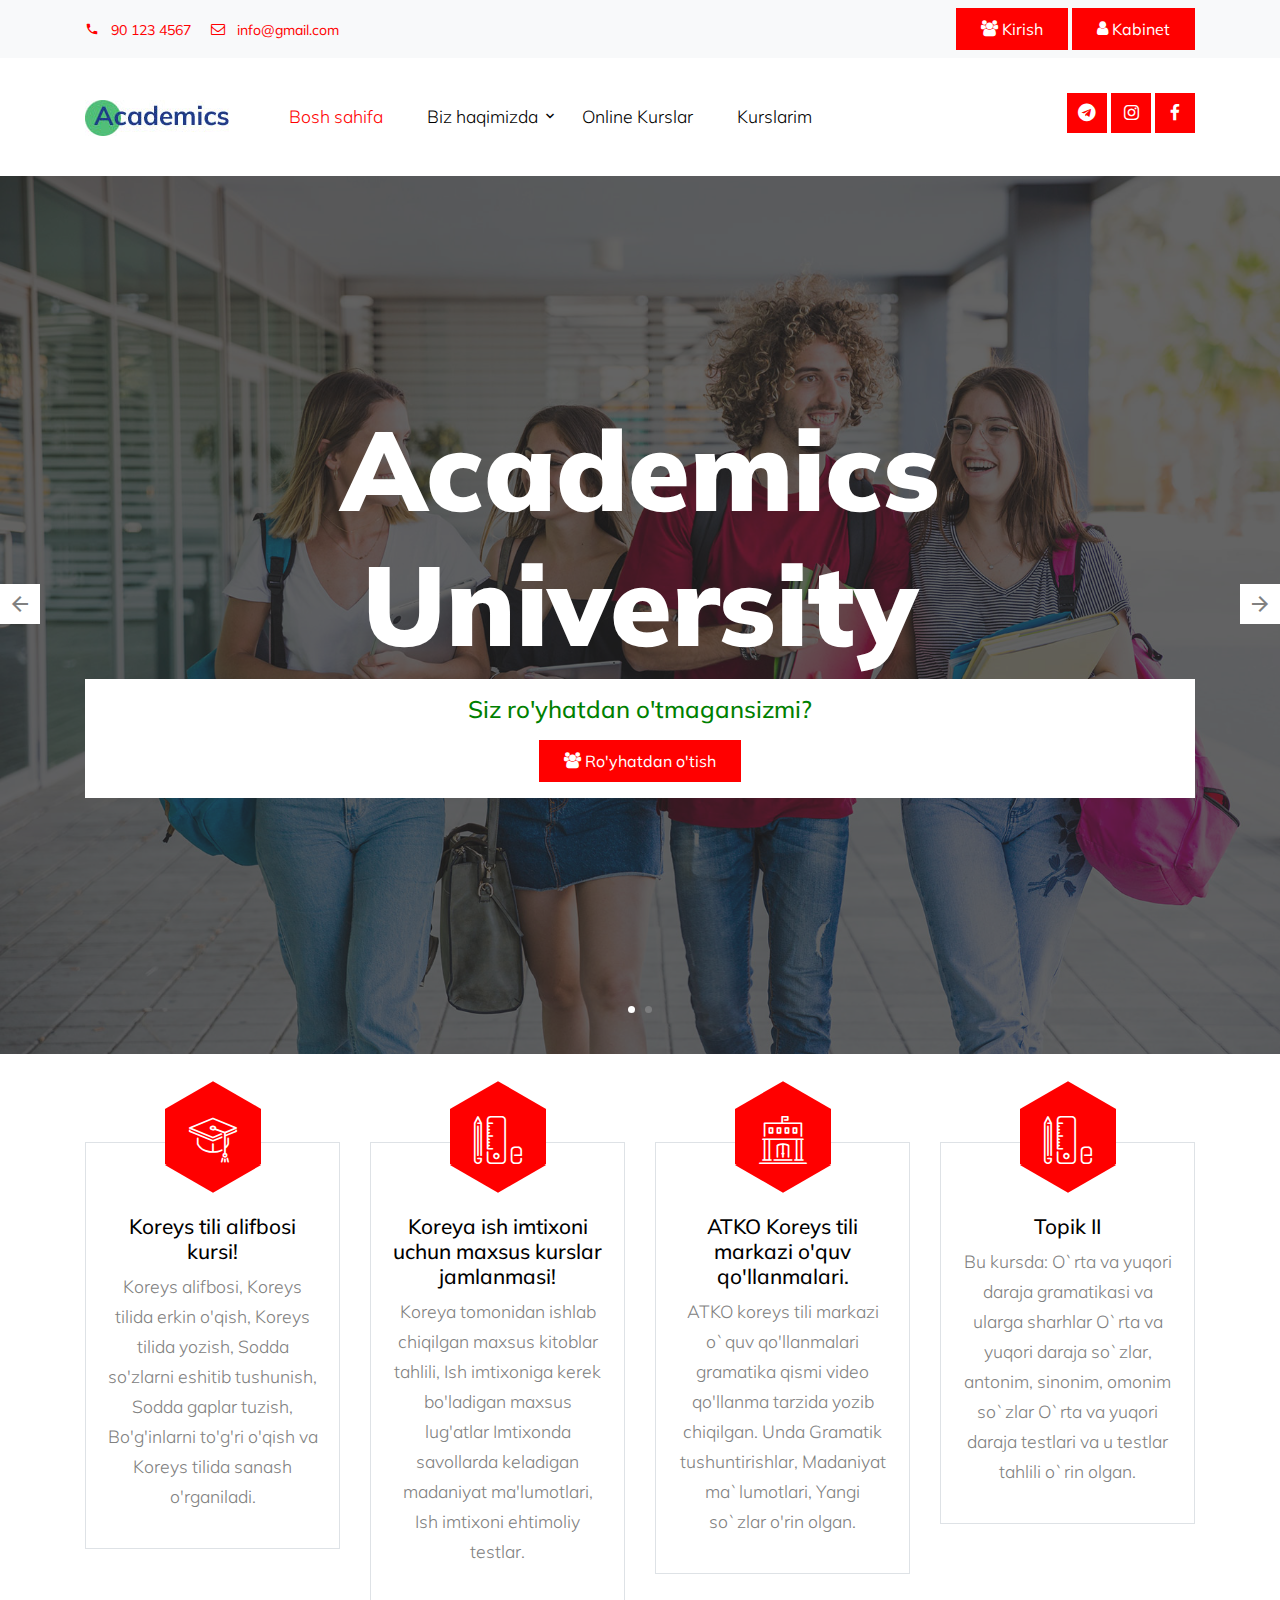
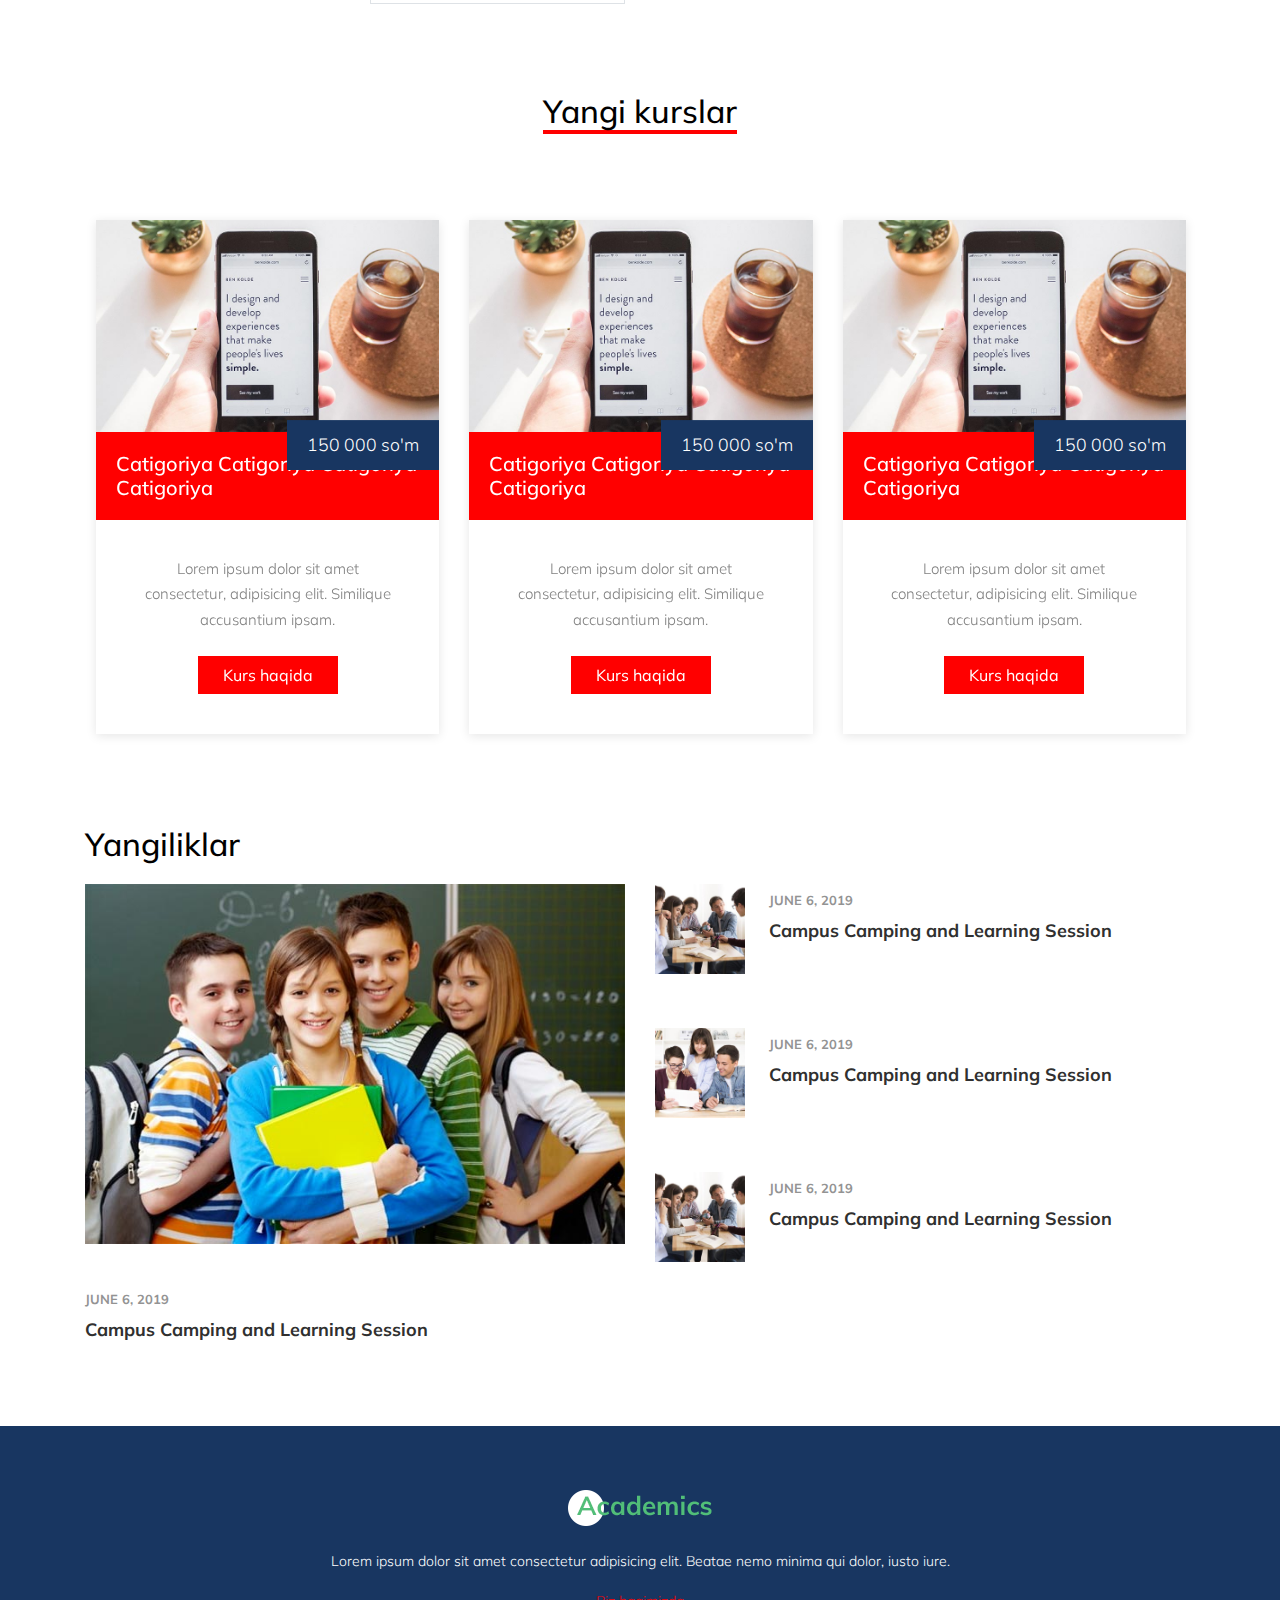
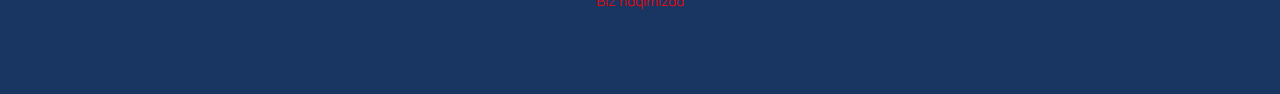
==== index.html @ 67cce608 "Save" ====
<!DOCTYPE html>
<html lang="en">

<head>
  <title>Academics &mdash; Website by Colorlib</title>
  <meta charset="utf-8">
  <meta name="viewport" content="width=device-width, initial-scale=1, shrink-to-fit=no">
  <link href="https://fonts.googleapis.com/css?family=Muli:300,400,700,900" rel="stylesheet">
  <link rel="stylesheet" href="fonts/icomoon/style.css">
  <link rel="stylesheet" href="css/bootstrap.min.css">
  <link rel="stylesheet" href="css/jquery-ui.css">
  <link rel="stylesheet" href="css/owl.carousel.min.css">
  <link rel="stylesheet" href="css/owl.theme.default.min.css">
  <link rel="stylesheet" href="css/owl.theme.default.min.css">
  <link rel="stylesheet" href="css/jquery.fancybox.min.css">
  <link rel="stylesheet" href="css/bootstrap-datepicker.css">
  <link rel="stylesheet" href="fonts/flaticon/font/flaticon.css">
  <link rel="stylesheet" href="css/aos.css">
  <link href="css/jquery.mb.YTPlayer.min.css" media="all" rel="stylesheet" type="text/css">
  <link rel="stylesheet" href="css/style.css">
</head>

<body data-spy="scroll" data-target=".site-navbar-target" data-offset="300">
  <div class="site-wrap">
    <div class="site-mobile-menu site-navbar-target">
      <div class="site-mobile-menu-header">
        <div class="site-mobile-menu-close mt-3">
          <span class="icon-close2 js-menu-toggle"></span>
        </div>
      </div>
      <div class="site-mobile-menu-body"></div>
    </div>


    <div class="py-2 bg-light">
      <div class="container">
        <div class="row align-items-center">
          <div class="col-lg-9 d-none d-lg-block">
            <a href="#" class="small mr-3"><span class="icon-phone2 mr-2"></span> 90 123 4567</a> 
            <a href="#" class="small mr-3"><span class="icon-envelope-o mr-2"></span> info@gmail.com</a> 
          </div>
          <div class="col-lg-3 text-right">
            <a href="register.html" class="small btn btn-primary px-4 py-2 rounded-0"><span class="icon-users"></span> Kirish</a>
            <a href="register.html" class="small btn btn-primary px-4 py-2 rounded-0"><span class="icon-user"></span> Kabinet</a>
          </div>
        </div>
      </div>
    </div>
    <header class="site-navbar py-4 js-sticky-header site-navbar-target" role="banner">

      <div class="container">
        <div class="d-flex align-items-center">
          <div class="site-logo">
            <a href="index.html" class="d-block">
              <img src="images/logo.jpg" alt="Image" class="img-fluid">
            </a>
          </div>
          <div class="mr-auto">
            <nav class="site-navigation position-relative text-right" role="navigation">
              <ul class="site-menu main-menu js-clone-nav mr-auto d-none d-lg-block">
                <li class="active">
                  <a href="index.html" class="nav-link text-left">Bosh sahifa</a>
                </li>
                <li class="has-children">
                  <a href="about.html" class="nav-link text-left">Biz haqimizda</a>
                  <ul class="dropdown">
                    <li><a href="teachers.html">O'qituvchilar</a></li>
                    <li><a href="about.html">Markaz haqida</a></li>
                    <li><a href="contact.html">Bog'lanish</a></li>
                  </ul>
                </li>
                <li>
                  <a href="courses.html" class="nav-link text-left">Online Kurslar</a>
                </li>
                <li>
                  <a href="contact.html" class="nav-link text-left">Kurslarim</a>
                </li>
              </ul>                                                                                                                                                                                                                                                                                          </ul>
            </nav>

          </div>
          <div class="ml-auto">
            <div class="social-wrap">
              <a href="#"><span class="icon-telegram"></span></a>
              <a href="#"><span class="icon-instagram"></span></a>
              <a href="#"><span class="icon-facebook"></span></a>
              <a href="#" class="d-inline-block d-lg-none site-menu-toggle js-menu-toggle text-black"><span class="icon-menu h3"></span></a>
            </div>
          </div>
         
        </div>
      </div>

    </header>

    
    <div class="hero-slide owl-carousel site-blocks-cover">
      <div class="intro-section" style="background-image: url('images/hero_1.jpg');">
        <div class="container">
          <div class="row align-items-center">
            <div class="col-lg-12 mx-auto text-center" data-aos="fade-up">
              <h1>Academics University</h1>
              <h4 style="color:green" class="bg-white py-3">Siz ro'yhatdan o'tmagansizmi?<br>
              <a href="register.html" class="small btn btn-primary px-4 py-2 mt-3 rounded-0"><span class="icon-users"></span> Ro'yhatdan o'tish</a>
            </h4>
            </div>
          </div>
        </div>
      </div>

      <div class="intro-section" style="background-image: url('images/hero_1.jpg');">
        <div class="container">
          <div class="row align-items-center">
            <div class="col-lg-12 mx-auto text-center" data-aos="fade-up">
              <h1>You Can Learn Anything</h1>
            </div>
          </div>
        </div>
      </div>

    </div>
    

    <div></div>

    <div class="site-section">
      <div class="container">
        <div class="row">
          <div class="col-lg-3 col-md-6 mb-2 mb-lg-0">
            <div class="feature-1 border">
              <div class="icon-wrapper bg-primary">
                <span class="flaticon-mortarboard text-white"></span>
              </div>
              <div class="feature-1-content">
                <h2>Koreys tili alifbosi kursi!</h2>
                <p>Koreys alifbosi, Koreys tilida erkin o'qish, Koreys tilida yozish, Sodda so'zlarni eshitib tushunish, Sodda gaplar tuzish, Bo'g'inlarni to'g'ri o'qish va Koreys tilida sanash o'rganiladi.</p>
              </div>
            </div>
          </div>
          <div class="col-lg-3 col-md-6 mb-2 mb-lg-0">
            <div class="feature-1 border">
              <div class="icon-wrapper bg-primary">
                <span class="flaticon-school-material text-white"></span>
              </div>
              <div class="feature-1-content">
                <h2>Koreya ish imtixoni uchun maxsus kurslar jamlanmasi!</h2>
                <p>Koreya tomonidan ishlab chiqilgan maxsus kitoblar tahlili, Ish imtixoniga kerek bo'ladigan maxsus lug'atlar Imtixonda savollarda keladigan madaniyat ma'lumotlari, Ish imtixoni ehtimoliy testlar.</p>
              </div>
            </div> 
          </div>
          <div class="col-lg-3 col-md-6 mb-2 mb-lg-0">
            <div class="feature-1 border">
              <div class="icon-wrapper bg-primary">
                <span class="flaticon-library text-white"></span>
              </div>
              <div class="feature-1-content">
                <h2>ATKO Koreys tili markazi o'quv qo'llanmalari.</h2>
                <p>ATKO koreys tili markazi o`quv qo'llanmalari gramatika qismi video qo'llanma tarzida yozib chiqilgan. Unda Gramatik tushuntirishlar, Madaniyat ma`lumotlari, Yangi so`zlar o'rin olgan.</p>
              </div>
            </div> 
          </div>
          <div class="col-lg-3 col-md-6 mb-2 mb-lg-0">
            <div class="feature-1 border">
              <div class="icon-wrapper bg-primary">
                <span class="flaticon-school-material text-white"></span>
              </div>
              <div class="feature-1-content">
                <h2>Topik II</h2>
                <p>Bu kursda: O`rta va yuqori daraja gramatikasi va ularga sharhlar O`rta va yuqori daraja so`zlar, antonim, sinonim, omonim so`zlar O`rta va yuqori daraja testlari va u testlar tahlili o`rin olgan.</p>
              </div>
            </div> 
          </div>
        </div>
      </div>
    </div>


    <div class="site-section m-0 p-0">
      <div class="container">


        <div class="row  justify-content-center text-center">
          <div class="col-lg-6 mb-5">
            <h2 class="section-title-underline">
              <span>Yangi kurslar</span>
            </h2>
          </div>
        </div>

        <div class="row">
          <div class="col-12">
              <div class="owl-slide-3 owl-carousel">
                  <div class="course-1-item">
                    <figure class="thumnail">
                      <a href="course-single.html"><img src="images/course_1.jpg" alt="Image" class="img-fluid"></a>
                      <div class="price">150 000 so'm</div>
                      <div class="category"><h3>Catigoriya Catigoriya Catigoriya Catigoriya</h3></div>  
                    </figure>
                    <div class="course-1-content pb-4">
                      <p class="desc mb-4">Lorem ipsum dolor sit amet consectetur, adipisicing elit. Similique accusantium ipsam.</p>
                      <p><a href="course-single.html" class="btn btn-primary rounded-0 px-4">Kurs haqida</a></p>
                    </div>
                  </div>
              </div>
          </div>
        </div>
        
      </div>
    </div>


    <div class="news-updates">
      <div class="container">
        <div class="section-heading">
          <h2 class="text-black">Yangiliklar</h2>
        </div>
        <div class="row">
          <div class="col-lg-6">
            <div class="post-entry-big">
              <a href="news-single.html" class="img-link"><img src="images/blog_large_1.jpg" alt="Image" class="img-fluid"></a>
              <div class="post-content">
                <div class="post-meta"> 
                  <a href="#">June 6, 2019</a>
                </div>
                <h3 class="post-heading"><a href="news-single.html">Campus Camping and Learning Session</a></h3>
              </div>
            </div>
          </div>
          <div class="col-lg-6">
            <div class="post-entry-big horizontal d-flex mb-4">
              <a href="news-single.html" class="img-link mr-4"><img src="images/blog_1.jpg" alt="Image" class="img-fluid"></a>
              <div class="post-content">
                <div class="post-meta">
                  <a href="#">June 6, 2019</a>
                </div>
                <h3 class="post-heading"><a href="news-single.html">Campus Camping and Learning Session</a></h3>
              </div>
            </div>

            <div class="post-entry-big horizontal d-flex mb-4">
              <a href="news-single.html" class="img-link mr-4"><img src="images/blog_2.jpg" alt="Image" class="img-fluid"></a>
              <div class="post-content">
                <div class="post-meta">
                  <a href="#">June 6, 2019</a>
                </div>
                <h3 class="post-heading"><a href="news-single.html">Campus Camping and Learning Session</a></h3>
              </div>
            </div>

            <div class="post-entry-big horizontal d-flex mb-4">
              <a href="news-single.html" class="img-link mr-4"><img src="images/blog_1.jpg" alt="Image" class="img-fluid"></a>
              <div class="post-content">
                <div class="post-meta">
                  <a href="#">June 6, 2019</a>
                </div>
                <h3 class="post-heading"><a href="news-single.html">Campus Camping and Learning Session</a></h3>
              </div>
            </div>
          </div>
        </div>
      </div>
    </div>



    <div class="footer">
      <div class="container">
        <div class="row">
          <div class="col-lg-12 text-center">
            <p class="mb-4"><img src="images/logo.png" alt="Image" class="img-fluid"></p>
            <p>Lorem ipsum dolor sit amet consectetur adipisicing elit. Beatae nemo minima qui dolor, iusto iure.</p>  
            <p><a href="#">Biz haqimizda</a></p>
          </div>
        </div>
      </div>
    </div>
    

  </div>
  <!-- .site-wrap -->


  <!-- loader -->
  <div id="loader" class="show fullscreen"><svg class="circular" width="48px" height="48px"><circle class="path-bg" cx="24" cy="24" r="22" fill="none" stroke-width="4" stroke="#eeeeee"/><circle class="path" cx="24" cy="24" r="22" fill="none" stroke-width="4" stroke-miterlimit="10" stroke="#51be78"/></svg></div>

  <script src="js/jquery-3.3.1.min.js"></script>
  <script src="js/jquery-migrate-3.0.1.min.js"></script>
  <script src="js/jquery-ui.js"></script>
  <script src="js/popper.min.js"></script>
  <script src="js/bootstrap.min.js"></script>
  <script src="js/owl.carousel.min.js"></script>
  <script src="js/jquery.stellar.min.js"></script>
  <script src="js/jquery.countdown.min.js"></script>
  <script src="js/bootstrap-datepicker.min.js"></script>
  <script src="js/jquery.easing.1.3.js"></script>
  <script src="js/aos.js"></script>
  <script src="js/jquery.fancybox.min.js"></script>
  <script src="js/jquery.sticky.js"></script>
  <script src="js/jquery.mb.YTPlayer.min.js"></script>




  <script src="js/main.js"></script>

</body>

</html>
---- fonts/icomoon/style.css ----
@font-face {
  font-family: 'icomoon';
  src:  url('fonts/icomoon.eot?10si43');
  src:  url('fonts/icomoon.eot?10si43#iefix') format('embedded-opentype'),
    url('fonts/icomoon.ttf?10si43') format('truetype'),
    url('fonts/icomoon.woff?10si43') format('woff'),
    url('fonts/icomoon.svg?10si43#icomoon') format('svg');
  font-weight: normal;
  font-style: normal;
}

[class^="icon-"], [class*=" icon-"] {
  /* use !important to prevent issues with browser extensions that change fonts */
  font-family: 'icomoon' !important;
  speak: none;
  font-style: normal;
  font-weight: normal;
  font-variant: normal;
  text-transform: none;
  line-height: 1;

  /* Better Font Rendering =========== */
  -webkit-font-smoothing: antialiased;
  -moz-osx-font-smoothing: grayscale;
}

.icon-asterisk:before {
  content: "\f069";
}
.icon-plus:before {
  content: "\f067";
}
.icon-question:before {
  content: "\f128";
}
.icon-minus:before {
  content: "\f068";
}
.icon-glass:before {
  content: "\f000";
}
.icon-music:before {
  content: "\f001";
}
.icon-search:before {
  content: "\f002";
}
.icon-envelope-o:before {
  content: "\f003";
}
.icon-heart:before {
  content: "\f004";
}
.icon-star:before {
  content: "\f005";
}
.icon-star-o:before {
  content: "\f006";
}
.icon-user:before {
  content: "\f007";
}
.icon-film:before {
  content: "\f008";
}
.icon-th-large:before {
  content: "\f009";
}
.icon-th:before {
  content: "\f00a";
}
.icon-th-list:before {
  content: "\f00b";
}
.icon-check:before {
  content: "\f00c";
}
.icon-close:before {
  content: "\f00d";
}
.icon-remove:before {
  content: "\f00d";
}
.icon-times:before {
  content: "\f00d";
}
.icon-search-plus:before {
  content: "\f00e";
}
.icon-search-minus:before {
  content: "\f010";
}
.icon-power-off:before {
  content: "\f011";
}
.icon-signal:before {
  content: "\f012";
}
.icon-cog:before {
  content: "\f013";
}
.icon-gear:before {
  content: "\f013";
}
.icon-trash-o:before {
  content: "\f014";
}
.icon-home:before {
  content: "\f015";
}
.icon-file-o:before {
  content: "\f016";
}
.icon-clock-o:before {
  content: "\f017";
}
.icon-road:before {
  content: "\f018";
}
.icon-download:before {
  content: "\f019";
}
.icon-arrow-circle-o-down:before {
  content: "\f01a";
}
.icon-arrow-circle-o-up:before {
  content: "\f01b";
}
.icon-inbox:before {
  content: "\f01c";
}
.icon-play-circle-o:before {
  content: "\f01d";
}
.icon-repeat:before {
  content: "\f01e";
}
.icon-rotate-right:before {
  content: "\f01e";
}
.icon-refresh:before {
  content: "\f021";
}
.icon-list-alt:before {
  content: "\f022";
}
.icon-lock:before {
  content: "\f023";
}
.icon-flag:before {
  content: "\f024";
}
.icon-headphones:before {
  content: "\f025";
}
.icon-volume-off:before {
  content: "\f026";
}
.icon-volume-down:before {
  content: "\f027";
}
.icon-volume-up:before {
  content: "\f028";
}
.icon-qrcode:before {
  content: "\f029";
}
.icon-barcode:before {
  content: "\f02a";
}
.icon-tag:before {
  content: "\f02b";
}
.icon-tags:before {
  content: "\f02c";
}
.icon-book:before {
  content: "\f02d";
}
.icon-bookmark:before {
  content: "\f02e";
}
.icon-print:before {
  content: "\f02f";
}
.icon-camera:before {
  content: "\f030";
}
.icon-font:before {
  content: "\f031";
}
.icon-bold:before {
  content: "\f032";
}
.icon-italic:before {
  content: "\f033";
}
.icon-text-height:before {
  content: "\f034";
}
.icon-text-width:before {
  content: "\f035";
}
.icon-align-left:before {
  content: "\f036";
}
.icon-align-center:before {
  content: "\f037";
}
.icon-align-right:before {
  content: "\f038";
}
.icon-align-justify:before {
  content: "\f039";
}
.icon-list:before {
  content: "\f03a";
}
.icon-dedent:before {
  content: "\f03b";
}
.icon-outdent:before {
  content: "\f03b";
}
.icon-indent:before {
  content: "\f03c";
}
.icon-video-camera:before {
  content: "\f03d";
}
.icon-image:before {
  content: "\f03e";
}
.icon-photo:before {
  content: "\f03e";
}
.icon-picture-o:before {
  content: "\f03e";
}
.icon-pencil:before {
  content: "\f040";
}
.icon-map-marker:before {
  content: "\f041";
}
.icon-adjust:before {
  content: "\f042";
}
.icon-tint:before {
  content: "\f043";
}
.icon-edit:before {
  content: "\f044";
}
.icon-pencil-square-o:before {
  content: "\f044";
}
.icon-share-square-o:before {
  content: "\f045";
}
.icon-check-square-o:before {
  content: "\f046";
}
.icon-arrows:before {
  content: "\f047";
}
.icon-step-backward:before {
  content: "\f048";
}
.icon-fast-backward:before {
  content: "\f049";
}
.icon-backward:before {
  content: "\f04a";
}
.icon-play:before {
  content: "\f04b";
}
.icon-pause:before {
  content: "\f04c";
}
.icon-stop:before {
  content: "\f04d";
}
.icon-forward:before {
  content: "\f04e";
}
.icon-fast-forward:before {
  content: "\f050";
}
.icon-step-forward:before {
  content: "\f051";
}
.icon-eject:before {
  content: "\f052";
}
.icon-chevron-left:before {
  content: "\f053";
}
.icon-chevron-right:before {
  content: "\f054";
}
.icon-plus-circle:before {
  content: "\f055";
}
.icon-minus-circle:before {
  content: "\f056";
}
.icon-times-circle:before {
  content: "\f057";
}
.icon-check-circle:before {
  content: "\f058";
}
.icon-question-circle:before {
  content: "\f059";
}
.icon-info-circle:before {
  content: "\f05a";
}
.icon-crosshairs:before {
  content: "\f05b";
}
.icon-times-circle-o:before {
  content: "\f05c";
}
.icon-check-circle-o:before {
  content: "\f05d";
}
.icon-ban:before {
  content: "\f05e";
}
.icon-arrow-left:before {
  content: "\f060";
}
.icon-arrow-right:before {
  content: "\f061";
}
.icon-arrow-up:before {
  content: "\f062";
}
.icon-arrow-down:before {
  content: "\f063";
}
.icon-mail-forward:before {
  content: "\f064";
}
.icon-share:before {
  content: "\f064";
}
.icon-expand:before {
  content: "\f065";
}
.icon-compress:before {
  content: "\f066";
}
.icon-exclamation-circle:before {
  content: "\f06a";
}
.icon-gift:before {
  content: "\f06b";
}
.icon-leaf:before {
  content: "\f06c";
}
.icon-fire:before {
  content: "\f06d";
}
.icon-eye:before {
  content: "\f06e";
}
.icon-eye-slash:before {
  content: "\f070";
}
.icon-exclamation-triangle:before {
  content: "\f071";
}
.icon-warning:before {
  content: "\f071";
}
.icon-plane:before {
  content: "\f072";
}
.icon-calendar:before {
  content: "\f073";
}
.icon-random:before {
  content: "\f074";
}
.icon-comment:before {
  content: "\f075";
}
.icon-magnet:before {
  content: "\f076";
}
.icon-chevron-up:before {
  content: "\f077";
}
.icon-chevron-down:before {
  content: "\f078";
}
.icon-retweet:before {
  content: "\f079";
}
.icon-shopping-cart:before {
  content: "\f07a";
}
.icon-folder:before {
  content: "\f07b";
}
.icon-folder-open:before {
  content: "\f07c";
}
.icon-arrows-v:before {
  content: "\f07d";
}
.icon-arrows-h:before {
  content: "\f07e";
}
.icon-bar-chart:before {
  content: "\f080";
}
.icon-bar-chart-o:before {
  content: "\f080";
}
.icon-twitter-square:before {
  content: "\f081";
}
.icon-facebook-square:before {
  content: "\f082";
}
.icon-camera-retro:before {
  content: "\f083";
}
.icon-key:before {
  content: "\f084";
}
.icon-cogs:before {
  content: "\f085";
}
.icon-gears:before {
  content: "\f085";
}
.icon-comments:before {
  content: "\f086";
}
.icon-thumbs-o-up:before {
  content: "\f087";
}
.icon-thumbs-o-down:before {
  content: "\f088";
}
.icon-star-half:before {
  content: "\f089";
}
.icon-heart-o:before {
  content: "\f08a";
}
.icon-sign-out:before {
  content: "\f08b";
}
.icon-linkedin-square:before {
  content: "\f08c";
}
.icon-thumb-tack:before {
  content: "\f08d";
}
.icon-external-link:before {
  content: "\f08e";
}
.icon-sign-in:before {
  content: "\f090";
}
.icon-trophy:before {
  content: "\f091";
}
.icon-github-square:before {
  content: "\f092";
}
.icon-upload:before {
  content: "\f093";
}
.icon-lemon-o:before {
  content: "\f094";
}
.icon-phone:before {
  content: "\f095";
}
.icon-square-o:before {
  content: "\f096";
}
.icon-bookmark-o:before {
  content: "\f097";
}
.icon-phone-square:before {
  content: "\f098";
}
.icon-twitter:before {
  content: "\f099";
}
.icon-facebook:before {
  content: "\f09a";
}
.icon-facebook-f:before {
  content: "\f09a";
}
.icon-github:before {
  content: "\f09b";
}
.icon-unlock:before {
  content: "\f09c";
}
.icon-credit-card:before {
  content: "\f09d";
}
.icon-feed:before {
  content: "\f09e";
}
.icon-rss:before {
  content: "\f09e";
}
.icon-hdd-o:before {
  content: "\f0a0";
}
.icon-bullhorn:before {
  content: "\f0a1";
}
.icon-bell-o:before {
  content: "\f0a2";
}
.icon-certificate:before {
  content: "\f0a3";
}
.icon-hand-o-right:before {
  content: "\f0a4";
}
.icon-hand-o-left:before {
  content: "\f0a5";
}
.icon-hand-o-up:before {
  content: "\f0a6";
}
.icon-hand-o-down:before {
  content: "\f0a7";
}
.icon-arrow-circle-left:before {
  content: "\f0a8";
}
.icon-arrow-circle-right:before {
  content: "\f0a9";
}
.icon-arrow-circle-up:before {
  content: "\f0aa";
}
.icon-arrow-circle-down:before {
  content: "\f0ab";
}
.icon-globe:before {
  content: "\f0ac";
}
.icon-wrench:before {
  content: "\f0ad";
}
.icon-tasks:before {
  content: "\f0ae";
}
.icon-filter:before {
  content: "\f0b0";
}
.icon-briefcase:before {
  content: "\f0b1";
}
.icon-arrows-alt:before {
  content: "\f0b2";
}
.icon-group:before {
  content: "\f0c0";
}
.icon-users:before {
  content: "\f0c0";
}
.icon-chain:before {
  content: "\f0c1";
}
.icon-link:before {
  content: "\f0c1";
}
.icon-cloud:before {
  content: "\f0c2";
}
.icon-flask:before {
  content: "\f0c3";
}
.icon-cut:before {
  content: "\f0c4";
}
.icon-scissors:before {
  content: "\f0c4";
}
.icon-copy:before {
  content: "\f0c5";
}
.icon-files-o:before {
  content: "\f0c5";
}
.icon-paperclip:before {
  content: "\f0c6";
}
.icon-floppy-o:before {
  content: "\f0c7";
}
.icon-save:before {
  content: "\f0c7";
}
.icon-square:before {
  content: "\f0c8";
}
.icon-bars:before {
  content: "\f0c9";
}
.icon-navicon:before {
  content: "\f0c9";
}
.icon-reorder:before {
  content: "\f0c9";
}
.icon-list-ul:before {
  content: "\f0ca";
}
.icon-list-ol:before {
  content: "\f0cb";
}
.icon-strikethrough:before {
  content: "\f0cc";
}
.icon-underline:before {
  content: "\f0cd";
}
.icon-table:before {
  content: "\f0ce";
}
.icon-magic:before {
  content: "\f0d0";
}
.icon-truck:before {
  content: "\f0d1";
}
.icon-pinterest:before {
  content: "\f0d2";
}
.icon-pinterest-square:before {
  content: "\f0d3";
}
.icon-google-plus-square:before {
  content: "\f0d4";
}
.icon-google-plus:before {
  content: "\f0d5";
}
.icon-money:before {
  content: "\f0d6";
}
.icon-caret-down:before {
  content: "\f0d7";
}
.icon-caret-up:before {
  content: "\f0d8";
}
.icon-caret-left:before {
  content: "\f0d9";
}
.icon-caret-right:before {
  content: "\f0da";
}
.icon-columns:before {
  content: "\f0db";
}
.icon-sort:before {
  content: "\f0dc";
}
.icon-unsorted:before {
  content: "\f0dc";
}
.icon-sort-desc:before {
  content: "\f0dd";
}
.icon-sort-down:before {
  content: "\f0dd";
}
.icon-sort-asc:before {
  content: "\f0de";
}
.icon-sort-up:before {
  content: "\f0de";
}
.icon-envelope:before {
  content: "\f0e0";
}
.icon-linkedin:before {
  content: "\f0e1";
}
.icon-rotate-left:before {
  content: "\f0e2";
}
.icon-undo:before {
  content: "\f0e2";
}
.icon-gavel:before {
  content: "\f0e3";
}
.icon-legal:before {
  content: "\f0e3";
}
.icon-dashboard:before {
  content: "\f0e4";
}
.icon-tachometer:before {
  content: "\f0e4";
}
.icon-comment-o:before {
  content: "\f0e5";
}
.icon-comments-o:before {
  content: "\f0e6";
}
.icon-bolt:before {
  content: "\f0e7";
}
.icon-flash:before {
  content: "\f0e7";
}
.icon-sitemap:before {
  content: "\f0e8";
}
.icon-umbrella:before {
  content: "\f0e9";
}
.icon-clipboard:before {
  content: "\f0ea";
}
.icon-paste:before {
  content: "\f0ea";
}
.icon-lightbulb-o:before {
  content: "\f0eb";
}
.icon-exchange:before {
  content: "\f0ec";
}
.icon-cloud-download:before {
  content: "\f0ed";
}
.icon-cloud-upload:before {
  content: "\f0ee";
}
.icon-user-md:before {
  content: "\f0f0";
}
.icon-stethoscope:before {
  content: "\f0f1";
}
.icon-suitcase:before {
  content: "\f0f2";
}
.icon-bell:before {
  content: "\f0f3";
}
.icon-coffee:before {
  content: "\f0f4";
}
.icon-cutlery:before {
  content: "\f0f5";
}
.icon-file-text-o:before {
  content: "\f0f6";
}
.icon-building-o:before {
  content: "\f0f7";
}
.icon-hospital-o:before {
  content: "\f0f8";
}
.icon-ambulance:before {
  content: "\f0f9";
}
.icon-medkit:before {
  content: "\f0fa";
}
.icon-fighter-jet:before {
  content: "\f0fb";
}
.icon-beer:before {
  content: "\f0fc";
}
.icon-h-square:before {
  content: "\f0fd";
}
.icon-plus-square:before {
  content: "\f0fe";
}
.icon-angle-double-left:before {
  content: "\f100";
}
.icon-angle-double-right:before {
  content: "\f101";
}
.icon-angle-double-up:before {
  content: "\f102";
}
.icon-angle-double-down:before {
  content: "\f103";
}
.icon-angle-left:before {
  content: "\f104";
}
.icon-angle-right:before {
  content: "\f105";
}
.icon-angle-up:before {
  content: "\f106";
}
.icon-angle-down:before {
  content: "\f107";
}
.icon-desktop:before {
  content: "\f108";
}
.icon-laptop:before {
  content: "\f109";
}
.icon-tablet:before {
  content: "\f10a";
}
.icon-mobile:before {
  content: "\f10b";
}
.icon-mobile-phone:before {
  content: "\f10b";
}
.icon-circle-o:before {
  content: "\f10c";
}
.icon-quote-left:before {
  content: "\f10d";
}
.icon-quote-right:before {
  content: "\f10e";
}
.icon-spinner:before {
  content: "\f110";
}
.icon-circle:before {
  content: "\f111";
}
.icon-mail-reply:before {
  content: "\f112";
}
.icon-reply:before {
  content: "\f112";
}
.icon-github-alt:before {
  content: "\f113";
}
.icon-folder-o:before {
  content: "\f114";
}
.icon-folder-open-o:before {
  content: "\f115";
}
.icon-smile-o:before {
  content: "\f118";
}
.icon-frown-o:before {
  content: "\f119";
}
.icon-meh-o:before {
  content: "\f11a";
}
.icon-gamepad:before {
  content: "\f11b";
}
.icon-keyboard-o:before {
  content: "\f11c";
}
.icon-flag-o:before {
  content: "\f11d";
}
.icon-flag-checkered:before {
  content: "\f11e";
}
.icon-terminal:before {
  content: "\f120";
}
.icon-code:before {
  content: "\f121";
}
.icon-mail-reply-all:before {
  content: "\f122";
}
.icon-reply-all:before {
  content: "\f122";
}
.icon-star-half-empty:before {
  content: "\f123";
}
.icon-star-half-full:before {
  content: "\f123";
}
.icon-star-half-o:before {
  content: "\f123";
}
.icon-location-arrow:before {
  content: "\f124";
}
.icon-crop:before {
  content: "\f125";
}
.icon-code-fork:before {
  content: "\f126";
}
.icon-chain-broken:before {
  content: "\f127";
}
.icon-unlink:before {
  content: "\f127";
}
.icon-info:before {
  content: "\f129";
}
.icon-exclamation:before {
  content: "\f12a";
}
.icon-superscript:before {
  content: "\f12b";
}
.icon-subscript:before {
  content: "\f12c";
}
.icon-eraser:before {
  content: "\f12d";
}
.icon-puzzle-piece:before {
  content: "\f12e";
}
.icon-microphone:before {
  content: "\f130";
}
.icon-microphone-slash:before {
  content: "\f131";
}
.icon-shield:before {
  content: "\f132";
}
.icon-calendar-o:before {
  content: "\f133";
}
.icon-fire-extinguisher:before {
  content: "\f134";
}
.icon-rocket:before {
  content: "\f135";
}
.icon-maxcdn:before {
  content: "\f136";
}
.icon-chevron-circle-left:before {
  content: "\f137";
}
.icon-chevron-circle-right:before {
  content: "\f138";
}
.icon-chevron-circle-up:before {
  content: "\f139";
}
.icon-chevron-circle-down:before {
  content: "\f13a";
}
.icon-html5:before {
  content: "\f13b";
}
.icon-css3:before {
  content: "\f13c";
}
.icon-anchor:before {
  content: "\f13d";
}
.icon-unlock-alt:before {
  content: "\f13e";
}
.icon-bullseye:before {
  content: "\f140";
}
.icon-ellipsis-h:before {
  content: "\f141";
}
.icon-ellipsis-v:before {
  content: "\f142";
}
.icon-rss-square:before {
  content: "\f143";
}
.icon-play-circle:before {
  content: "\f144";
}
.icon-ticket:before {
  content: "\f145";
}
.icon-minus-square:before {
  content: "\f146";
}
.icon-minus-square-o:before {
  content: "\f147";
}
.icon-level-up:before {
  content: "\f148";
}
.icon-level-down:before {
  content: "\f149";
}
.icon-check-square:before {
  content: "\f14a";
}
.icon-pencil-square:before {
  content: "\f14b";
}
.icon-external-link-square:before {
  content: "\f14c";
}
.icon-share-square:before {
  content: "\f14d";
}
.icon-compass:before {
  content: "\f14e";
}
.icon-caret-square-o-down:before {
  content: "\f150";
}
.icon-toggle-down:before {
  content: "\f150";
}
.icon-caret-square-o-up:before {
  content: "\f151";
}
.icon-toggle-up:before {
  content: "\f151";
}
.icon-caret-square-o-right:before {
  content: "\f152";
}
.icon-toggle-right:before {
  content: "\f152";
}
.icon-eur:before {
  content: "\f153";
}
.icon-euro:before {
  content: "\f153";
}
.icon-gbp:before {
  content: "\f154";
}
.icon-dollar:before {
  content: "\f155";
}
.icon-usd:before {
  content: "\f155";
}
.icon-inr:before {
  content: "\f156";
}
.icon-rupee:before {
  content: "\f156";
}
.icon-cny:before {
  content: "\f157";
}
.icon-jpy:before {
  content: "\f157";
}
.icon-rmb:before {
  content: "\f157";
}
.icon-yen:before {
  content: "\f157";
}
.icon-rouble:before {
  content: "\f158";
}
.icon-rub:before {
  content: "\f158";
}
.icon-ruble:before {
  content: "\f158";
}
.icon-krw:before {
  content: "\f159";
}
.icon-won:before {
  content: "\f159";
}
.icon-bitcoin:before {
  content: "\f15a";
}
.icon-btc:before {
  content: "\f15a";
}
.icon-file:before {
  content: "\f15b";
}
.icon-file-text:before {
  content: "\f15c";
}
.icon-sort-alpha-asc:before {
  content: "\f15d";
}
.icon-sort-alpha-desc:before {
  content: "\f15e";
}
.icon-sort-amount-asc:before {
  content: "\f160";
}
.icon-sort-amount-desc:before {
  content: "\f161";
}
.icon-sort-numeric-asc:before {
  content: "\f162";
}
.icon-sort-numeric-desc:before {
  content: "\f163";
}
.icon-thumbs-up:before {
  content: "\f164";
}
.icon-thumbs-down:before {
  content: "\f165";
}
.icon-youtube-square:before {
  content: "\f166";
}
.icon-youtube:before {
  content: "\f167";
}
.icon-xing:before {
  content: "\f168";
}
.icon-xing-square:before {
  content: "\f169";
}
.icon-youtube-play:before {
  content: "\f16a";
}
.icon-dropbox:before {
  content: "\f16b";
}
.icon-stack-overflow:before {
  content: "\f16c";
}
.icon-instagram:before {
  content: "\f16d";
}
.icon-flickr:before {
  content: "\f16e";
}
.icon-adn:before {
  content: "\f170";
}
.icon-bitbucket:before {
  content: "\f171";
}
.icon-bitbucket-square:before {
  content: "\f172";
}
.icon-tumblr:before {
  content: "\f173";
}
.icon-tumblr-square:before {
  content: "\f174";
}
.icon-long-arrow-down:before {
  content: "\f175";
}
.icon-long-arrow-up:before {
  content: "\f176";
}
.icon-long-arrow-left:before {
  content: "\f177";
}
.icon-long-arrow-right:before {
  content: "\f178";
}
.icon-apple:before {
  content: "\f179";
}
.icon-windows:before {
  content: "\f17a";
}
.icon-android:before {
  content: "\f17b";
}
.icon-linux:before {
  content: "\f17c";
}
.icon-dribbble:before {
  content: "\f17d";
}
.icon-skype:before {
  content: "\f17e";
}
.icon-foursquare:before {
  content: "\f180";
}
.icon-trello:before {
  content: "\f181";
}
.icon-female:before {
  content: "\f182";
}
.icon-male:before {
  content: "\f183";
}
.icon-gittip:before {
  content: "\f184";
}
.icon-gratipay:before {
  content: "\f184";
}
.icon-sun-o:before {
  content: "\f185";
}
.icon-moon-o:before {
  content: "\f186";
}
.icon-archive:before {
  content: "\f187";
}
.icon-bug:before {
  content: "\f188";
}
.icon-vk:before {
  content: "\f189";
}
.icon-weibo:before {
  content: "\f18a";
}
.icon-renren:before {
  content: "\f18b";
}
.icon-pagelines:before {
  content: "\f18c";
}
.icon-stack-exchange:before {
  content: "\f18d";
}
.icon-arrow-circle-o-right:before {
  content: "\f18e";
}
.icon-arrow-circle-o-left:before {
  content: "\f190";
}
.icon-caret-square-o-left:before {
  content: "\f191";
}
.icon-toggle-left:before {
  content: "\f191";
}
.icon-dot-circle-o:before {
  content: "\f192";
}
.icon-wheelchair:before {
  content: "\f193";
}
.icon-vimeo-square:before {
  content: "\f194";
}
.icon-try:before {
  content: "\f195";
}
.icon-turkish-lira:before {
  content: "\f195";
}
.icon-plus-square-o:before {
  content: "\f196";
}
.icon-space-shuttle:before {
  content: "\f197";
}
.icon-slack:before {
  content: "\f198";
}
.icon-envelope-square:before {
  content: "\f199";
}
.icon-wordpress:before {
  content: "\f19a";
}
.icon-openid:before {
  content: "\f19b";
}
.icon-bank:before {
  content: "\f19c";
}
.icon-institution:before {
  content: "\f19c";
}
.icon-university:before {
  content: "\f19c";
}
.icon-graduation-cap:before {
  content: "\f19d";
}
.icon-mortar-board:before {
  content: "\f19d";
}
.icon-yahoo:before {
  content: "\f19e";
}
.icon-google:before {
  content: "\f1a0";
}
.icon-reddit:before {
  content: "\f1a1";
}
.icon-reddit-square:before {
  content: "\f1a2";
}
.icon-stumbleupon-circle:before {
  content: "\f1a3";
}
.icon-stumbleupon:before {
  content: "\f1a4";
}
.icon-delicious:before {
  content: "\f1a5";
}
.icon-digg:before {
  content: "\f1a6";
}
.icon-pied-piper-pp:before {
  content: "\f1a7";
}
.icon-pied-piper-alt:before {
  content: "\f1a8";
}
.icon-drupal:before {
  content: "\f1a9";
}
.icon-joomla:before {
  content: "\f1aa";
}
.icon-language:before {
  content: "\f1ab";
}
.icon-fax:before {
  content: "\f1ac";
}
.icon-building:before {
  content: "\f1ad";
}
.icon-child:before {
  content: "\f1ae";
}
.icon-paw:before {
  content: "\f1b0";
}
.icon-spoon:before {
  content: "\f1b1";
}
.icon-cube:before {
  content: "\f1b2";
}
.icon-cubes:before {
  content: "\f1b3";
}
.icon-behance:before {
  content: "\f1b4";
}
.icon-behance-square:before {
  content: "\f1b5";
}
.icon-steam:before {
  content: "\f1b6";
}
.icon-steam-square:before {
  content: "\f1b7";
}
.icon-recycle:before {
  content: "\f1b8";
}
.icon-automobile:before {
  content: "\f1b9";
}
.icon-car:before {
  content: "\f1b9";
}
.icon-cab:before {
  content: "\f1ba";
}
.icon-taxi:before {
  content: "\f1ba";
}
.icon-tree:before {
  content: "\f1bb";
}
.icon-spotify:before {
  content: "\f1bc";
}
.icon-deviantart:before {
  content: "\f1bd";
}
.icon-soundcloud:before {
  content: "\f1be";
}
.icon-database:before {
  content: "\f1c0";
}
.icon-file-pdf-o:before {
  content: "\f1c1";
}
.icon-file-word-o:before {
  content: "\f1c2";
}
.icon-file-excel-o:before {
  content: "\f1c3";
}
.icon-file-powerpoint-o:before {
  content: "\f1c4";
}
.icon-file-image-o:before {
  content: "\f1c5";
}
.icon-file-photo-o:before {
  content: "\f1c5";
}
.icon-file-picture-o:before {
  content: "\f1c5";
}
.icon-file-archive-o:before {
  content: "\f1c6";
}
.icon-file-zip-o:before {
  content: "\f1c6";
}
.icon-file-audio-o:before {
  content: "\f1c7";
}
.icon-file-sound-o:before {
  content: "\f1c7";
}
.icon-file-movie-o:before {
  content: "\f1c8";
}
.icon-file-video-o:before {
  content: "\f1c8";
}
.icon-file-code-o:before {
  content: "\f1c9";
}
.icon-vine:before {
  content: "\f1ca";
}
.icon-codepen:before {
  content: "\f1cb";
}
.icon-jsfiddle:before {
  content: "\f1cc";
}
.icon-life-bouy:before {
  content: "\f1cd";
}
.icon-life-buoy:before {
  content: "\f1cd";
}
.icon-life-ring:before {
  content: "\f1cd";
}
.icon-life-saver:before {
  content: "\f1cd";
}
.icon-support:before {
  content: "\f1cd";
}
.icon-circle-o-notch:before {
  content: "\f1ce";
}
.icon-ra:before {
  content: "\f1d0";
}
.icon-rebel:before {
  content: "\f1d0";
}
.icon-resistance:before {
  content: "\f1d0";
}
.icon-empire:before {
  content: "\f1d1";
}
.icon-ge:before {
  content: "\f1d1";
}
.icon-git-square:before {
  content: "\f1d2";
}
.icon-git:before {
  content: "\f1d3";
}
.icon-hacker-news:before {
  content: "\f1d4";
}
.icon-y-combinator-square:before {
  content: "\f1d4";
}
.icon-yc-square:before {
  content: "\f1d4";
}
.icon-tencent-weibo:before {
  content: "\f1d5";
}
.icon-qq:before {
  content: "\f1d6";
}
.icon-wechat:before {
  content: "\f1d7";
}
.icon-weixin:before {
  content: "\f1d7";
}
.icon-paper-plane:before {
  content: "\f1d8";
}
.icon-send:before {
  content: "\f1d8";
}
.icon-paper-plane-o:before {
  content: "\f1d9";
}
.icon-send-o:before {
  content: "\f1d9";
}
.icon-history:before {
  content: "\f1da";
}
.icon-circle-thin:before {
  content: "\f1db";
}
.icon-header:before {
  content: "\f1dc";
}
.icon-paragraph:before {
  content: "\f1dd";
}
.icon-sliders:before {
  content: "\f1de";
}
.icon-share-alt:before {
  content: "\f1e0";
}
.icon-share-alt-square:before {
  content: "\f1e1";
}
.icon-bomb:before {
  content: "\f1e2";
}
.icon-futbol-o:before {
  content: "\f1e3";
}
.icon-soccer-ball-o:before {
  content: "\f1e3";
}
.icon-tty:before {
  content: "\f1e4";
}
.icon-binoculars:before {
  content: "\f1e5";
}
.icon-plug:before {
  content: "\f1e6";
}
.icon-slideshare:before {
  content: "\f1e7";
}
.icon-twitch:before {
  content: "\f1e8";
}
.icon-yelp:before {
  content: "\f1e9";
}
.icon-newspaper-o:before {
  content: "\f1ea";
}
.icon-wifi:before {
  content: "\f1eb";
}
.icon-calculator:before {
  content: "\f1ec";
}
.icon-paypal:before {
  content: "\f1ed";
}
.icon-google-wallet:before {
  content: "\f1ee";
}
.icon-cc-visa:before {
  content: "\f1f0";
}
.icon-cc-mastercard:before {
  content: "\f1f1";
}
.icon-cc-discover:before {
  content: "\f1f2";
}
.icon-cc-amex:before {
  content: "\f1f3";
}
.icon-cc-paypal:before {
  content: "\f1f4";
}
.icon-cc-stripe:before {
  content: "\f1f5";
}
.icon-bell-slash:before {
  content: "\f1f6";
}
.icon-bell-slash-o:before {
  content: "\f1f7";
}
.icon-trash:before {
  content: "\f1f8";
}
.icon-copyright:before {
  content: "\f1f9";
}
.icon-at:before {
  content: "\f1fa";
}
.icon-eyedropper:before {
  content: "\f1fb";
}
.icon-paint-brush:before {
  content: "\f1fc";
}
.icon-birthday-cake:before {
  content: "\f1fd";
}
.icon-area-chart:before {
  content: "\f1fe";
}
.icon-pie-chart:before {
  content: "\f200";
}
.icon-line-chart:before {
  content: "\f201";
}
.icon-lastfm:before {
  content: "\f202";
}
.icon-lastfm-square:before {
  content: "\f203";
}
.icon-toggle-off:before {
  content: "\f204";
}
.icon-toggle-on:before {
  content: "\f205";
}
.icon-bicycle:before {
  content: "\f206";
}
.icon-bus:before {
  content: "\f207";
}
.icon-ioxhost:before {
  content: "\f208";
}
.icon-angellist:before {
  content: "\f209";
}
.icon-cc:before {
  content: "\f20a";
}
.icon-ils:before {
  content: "\f20b";
}
.icon-shekel:before {
  content: "\f20b";
}
.icon-sheqel:before {
  content: "\f20b";
}
.icon-meanpath:before {
  content: "\f20c";
}
.icon-buysellads:before {
  content: "\f20d";
}
.icon-connectdevelop:before {
  content: "\f20e";
}
.icon-dashcube:before {
  content: "\f210";
}
.icon-forumbee:before {
  content: "\f211";
}
.icon-leanpub:before {
  content: "\f212";
}
.icon-sellsy:before {
  content: "\f213";
}
.icon-shirtsinbulk:before {
  content: "\f214";
}
.icon-simplybuilt:before {
  content: "\f215";
}
.icon-skyatlas:before {
  content: "\f216";
}
.icon-cart-plus:before {
  content: "\f217";
}
.icon-cart-arrow-down:before {
  content: "\f218";
}
.icon-diamond:before {
  content: "\f219";
}
.icon-ship:before {
  content: "\f21a";
}
.icon-user-secret:before {
  content: "\f21b";
}
.icon-motorcycle:before {
  content: "\f21c";
}
.icon-street-view:before {
  content: "\f21d";
}
.icon-heartbeat:before {
  content: "\f21e";
}
.icon-venus:before {
  content: "\f221";
}
.icon-mars:before {
  content: "\f222";
}
.icon-mercury:before {
  content: "\f223";
}
.icon-intersex:before {
  content: "\f224";
}
.icon-transgender:before {
  content: "\f224";
}
.icon-transgender-alt:before {
  content: "\f225";
}
.icon-venus-double:before {
  content: "\f226";
}
.icon-mars-double:before {
  content: "\f227";
}
.icon-venus-mars:before {
  content: "\f228";
}
.icon-mars-stroke:before {
  content: "\f229";
}
.icon-mars-stroke-v:before {
  content: "\f22a";
}
.icon-mars-stroke-h:before {
  content: "\f22b";
}
.icon-neuter:before {
  content: "\f22c";
}
.icon-genderless:before {
  content: "\f22d";
}
.icon-facebook-official:before {
  content: "\f230";
}
.icon-pinterest-p:before {
  content: "\f231";
}
.icon-whatsapp:before {
  content: "\f232";
}
.icon-server:before {
  content: "\f233";
}
.icon-user-plus:before {
  content: "\f234";
}
.icon-user-times:before {
  content: "\f235";
}
.icon-bed:before {
  content: "\f236";
}
.icon-hotel:before {
  content: "\f236";
}
.icon-viacoin:before {
  content: "\f237";
}
.icon-train:before {
  content: "\f238";
}
.icon-subway:before {
  content: "\f239";
}
.icon-medium:before {
  content: "\f23a";
}
.icon-y-combinator:before {
  content: "\f23b";
}
.icon-yc:before {
  content: "\f23b";
}
.icon-optin-monster:before {
  content: "\f23c";
}
.icon-opencart:before {
  content: "\f23d";
}
.icon-expeditedssl:before {
  content: "\f23e";
}
.icon-battery:before {
  content: "\f240";
}
.icon-battery-4:before {
  content: "\f240";
}
.icon-battery-full:before {
  content: "\f240";
}
.icon-battery-3:before {
  content: "\f241";
}
.icon-battery-three-quarters:before {
  content: "\f241";
}
.icon-battery-2:before {
  content: "\f242";
}
.icon-battery-half:before {
  content: "\f242";
}
.icon-battery-1:before {
  content: "\f243";
}
.icon-battery-quarter:before {
  content: "\f243";
}
.icon-battery-0:before {
  content: "\f244";
}
.icon-battery-empty:before {
  content: "\f244";
}
.icon-mouse-pointer:before {
  content: "\f245";
}
.icon-i-cursor:before {
  content: "\f246";
}
.icon-object-group:before {
  content: "\f247";
}
.icon-object-ungroup:before {
  content: "\f248";
}
.icon-sticky-note:before {
  content: "\f249";
}
.icon-sticky-note-o:before {
  content: "\f24a";
}
.icon-cc-jcb:before {
  content: "\f24b";
}
.icon-cc-diners-club:before {
  content: "\f24c";
}
.icon-clone:before {
  content: "\f24d";
}
.icon-balance-scale:before {
  content: "\f24e";
}
.icon-hourglass-o:before {
  content: "\f250";
}
.icon-hourglass-1:before {
  content: "\f251";
}
.icon-hourglass-start:before {
  content: "\f251";
}
.icon-hourglass-2:before {
  content: "\f252";
}
.icon-hourglass-half:before {
  content: "\f252";
}
.icon-hourglass-3:before {
  content: "\f253";
}
.icon-hourglass-end:before {
  content: "\f253";
}
.icon-hourglass:before {
  content: "\f254";
}
.icon-hand-grab-o:before {
  content: "\f255";
}
.icon-hand-rock-o:before {
  content: "\f255";
}
.icon-hand-paper-o:before {
  content: "\f256";
}
.icon-hand-stop-o:before {
  content: "\f256";
}
.icon-hand-scissors-o:before {
  content: "\f257";
}
.icon-hand-lizard-o:before {
  content: "\f258";
}
.icon-hand-spock-o:before {
  content: "\f259";
}
.icon-hand-pointer-o:before {
  content: "\f25a";
}
.icon-hand-peace-o:before {
  content: "\f25b";
}
.icon-trademark:before {
  content: "\f25c";
}
.icon-registered:before {
  content: "\f25d";
}
.icon-creative-commons:before {
  content: "\f25e";
}
.icon-gg:before {
  content: "\f260";
}
.icon-gg-circle:before {
  content: "\f261";
}
.icon-tripadvisor:before {
  content: "\f262";
}
.icon-odnoklassniki:before {
  content: "\f263";
}
.icon-odnoklassniki-square:before {
  content: "\f264";
}
.icon-get-pocket:before {
  content: "\f265";
}
.icon-wikipedia-w:before {
  content: "\f266";
}
.icon-safari:before {
  content: "\f267";
}
.icon-chrome:before {
  content: "\f268";
}
.icon-firefox:before {
  content: "\f269";
}
.icon-opera:before {
  content: "\f26a";
}
.icon-internet-explorer:before {
  content: "\f26b";
}
.icon-television:before {
  content: "\f26c";
}
.icon-tv:before {
  content: "\f26c";
}
.icon-contao:before {
  content: "\f26d";
}
.icon-500px:before {
  content: "\f26e";
}
.icon-amazon:before {
  content: "\f270";
}
.icon-calendar-plus-o:before {
  content: "\f271";
}
.icon-calendar-minus-o:before {
  content: "\f272";
}
.icon-calendar-times-o:before {
  content: "\f273";
}
.icon-calendar-check-o:before {
  content: "\f274";
}
.icon-industry:before {
  content: "\f275";
}
.icon-map-pin:before {
  content: "\f276";
}
.icon-map-signs:before {
  content: "\f277";
}
.icon-map-o:before {
  content: "\f278";
}
.icon-map:before {
  content: "\f279";
}
.icon-commenting:before {
  content: "\f27a";
}
.icon-commenting-o:before {
  content: "\f27b";
}
.icon-houzz:before {
  content: "\f27c";
}
.icon-vimeo:before {
  content: "\f27d";
}
.icon-black-tie:before {
  content: "\f27e";
}
.icon-fonticons:before {
  content: "\f280";
}
.icon-reddit-alien:before {
  content: "\f281";
}
.icon-edge:before {
  content: "\f282";
}
.icon-credit-card-alt:before {
  content: "\f283";
}
.icon-codiepie:before {
  content: "\f284";
}
.icon-modx:before {
  content: "\f285";
}
.icon-fort-awesome:before {
  content: "\f286";
}
.icon-usb:before {
  content: "\f287";
}
.icon-product-hunt:before {
  content: "\f288";
}
.icon-mixcloud:before {
  content: "\f289";
}
.icon-scribd:before {
  content: "\f28a";
}
.icon-pause-circle:before {
  content: "\f28b";
}
.icon-pause-circle-o:before {
  content: "\f28c";
}
.icon-stop-circle:before {
  content: "\f28d";
}
.icon-stop-circle-o:before {
  content: "\f28e";
}
.icon-shopping-bag:before {
  content: "\f290";
}
.icon-shopping-basket:before {
  content: "\f291";
}
.icon-hashtag:before {
  content: "\f292";
}
.icon-bluetooth:before {
  content: "\f293";
}
.icon-bluetooth-b:before {
  content: "\f294";
}
.icon-percent:before {
  content: "\f295";
}
.icon-gitlab:before {
  content: "\f296";
}
.icon-wpbeginner:before {
  content: "\f297";
}
.icon-wpforms:before {
  content: "\f298";
}
.icon-envira:before {
  content: "\f299";
}
.icon-universal-access:before {
  content: "\f29a";
}
.icon-wheelchair-alt:before {
  content: "\f29b";
}
.icon-question-circle-o:before {
  content: "\f29c";
}
.icon-blind:before {
  content: "\f29d";
}
.icon-audio-description:before {
  content: "\f29e";
}
.icon-volume-control-phone:before {
  content: "\f2a0";
}
.icon-braille:before {
  content: "\f2a1";
}
.icon-assistive-listening-systems:before {
  content: "\f2a2";
}
.icon-american-sign-language-interpreting:before {
  content: "\f2a3";
}
.icon-asl-interpreting:before {
  content: "\f2a3";
}
.icon-deaf:before {
  content: "\f2a4";
}
.icon-deafness:before {
  content: "\f2a4";
}
.icon-hard-of-hearing:before {
  content: "\f2a4";
}
.icon-glide:before {
  content: "\f2a5";
}
.icon-glide-g:before {
  content: "\f2a6";
}
.icon-sign-language:before {
  content: "\f2a7";
}
.icon-signing:before {
  content: "\f2a7";
}
.icon-low-vision:before {
  content: "\f2a8";
}
.icon-viadeo:before {
  content: "\f2a9";
}
.icon-viadeo-square:before {
  content: "\f2aa";
}
.icon-snapchat:before {
  content: "\f2ab";
}
.icon-snapchat-ghost:before {
  content: "\f2ac";
}
.icon-snapchat-square:before {
  content: "\f2ad";
}
.icon-pied-piper:before {
  content: "\f2ae";
}
.icon-first-order:before {
  content: "\f2b0";
}
.icon-yoast:before {
  content: "\f2b1";
}
.icon-themeisle:before {
  content: "\f2b2";
}
.icon-google-plus-circle:before {
  content: "\f2b3";
}
.icon-google-plus-official:before {
  content: "\f2b3";
}
.icon-fa:before {
  content: "\f2b4";
}
.icon-font-awesome:before {
  content: "\f2b4";
}
.icon-handshake-o:before {
  content: "\f2b5";
}
.icon-envelope-open:before {
  content: "\f2b6";
}
.icon-envelope-open-o:before {
  content: "\f2b7";
}
.icon-linode:before {
  content: "\f2b8";
}
.icon-address-book:before {
  content: "\f2b9";
}
.icon-address-book-o:before {
  content: "\f2ba";
}
.icon-address-card:before {
  content: "\f2bb";
}
.icon-vcard:before {
  content: "\f2bb";
}
.icon-address-card-o:before {
  content: "\f2bc";
}
.icon-vcard-o:before {
  content: "\f2bc";
}
.icon-user-circle:before {
  content: "\f2bd";
}
.icon-user-circle-o:before {
  content: "\f2be";
}
.icon-user-o:before {
  content: "\f2c0";
}
.icon-id-badge:before {
  content: "\f2c1";
}
.icon-drivers-license:before {
  content: "\f2c2";
}
.icon-id-card:before {
  content: "\f2c2";
}
.icon-drivers-license-o:before {
  content: "\f2c3";
}
.icon-id-card-o:before {
  content: "\f2c3";
}
.icon-quora:before {
  content: "\f2c4";
}
.icon-free-code-camp:before {
  content: "\f2c5";
}
.icon-telegram:before {
  content: "\f2c6";
}
.icon-thermometer:before {
  content: "\f2c7";
}
.icon-thermometer-4:before {
  content: "\f2c7";
}
.icon-thermometer-full:before {
  content: "\f2c7";
}
.icon-thermometer-3:before {
  content: "\f2c8";
}
.icon-thermometer-three-quarters:before {
  content: "\f2c8";
}
.icon-thermometer-2:before {
  content: "\f2c9";
}
.icon-thermometer-half:before {
  content: "\f2c9";
}
.icon-thermometer-1:before {
  content: "\f2ca";
}
.icon-thermometer-quarter:before {
  content: "\f2ca";
}
.icon-thermometer-0:before {
  content: "\f2cb";
}
.icon-thermometer-empty:before {
  content: "\f2cb";
}
.icon-shower:before {
  content: "\f2cc";
}
.icon-bath:before {
  content: "\f2cd";
}
.icon-bathtub:before {
  content: "\f2cd";
}
.icon-s15:before {
  content: "\f2cd";
}
.icon-podcast:before {
  content: "\f2ce";
}
.icon-window-maximize:before {
  content: "\f2d0";
}
.icon-window-minimize:before {
  content: "\f2d1";
}
.icon-window-restore:before {
  content: "\f2d2";
}
.icon-times-rectangle:before {
  content: "\f2d3";
}
.icon-window-close:before {
  content: "\f2d3";
}
.icon-times-rectangle-o:before {
  content: "\f2d4";
}
.icon-window-close-o:before {
  content: "\f2d4";
}
.icon-bandcamp:before {
  content: "\f2d5";
}
.icon-grav:before {
  content: "\f2d6";
}
.icon-etsy:before {
  content: "\f2d7";
}
.icon-imdb:before {
  content: "\f2d8";
}
.icon-ravelry:before {
  content: "\f2d9";
}
.icon-eercast:before {
  content: "\f2da";
}
.icon-microchip:before {
  content: "\f2db";
}
.icon-snowflake-o:before {
  content: "\f2dc";
}
.icon-superpowers:before {
  content: "\f2dd";
}
.icon-wpexplorer:before {
  content: "\f2de";
}
.icon-meetup:before {
  content: "\f2e0";
}
.icon-3d_rotation:before {
  content: "\e84d";
}
.icon-ac_unit:before {
  content: "\eb3b";
}
.icon-alarm:before {
  content: "\e855";
}
.icon-access_alarms:before {
  content: "\e191";
}
.icon-schedule:before {
  content: "\e8b5";
}
.icon-accessibility:before {
  content: "\e84e";
}
.icon-accessible:before {
  content: "\e914";
}
.icon-account_balance:before {
  content: "\e84f";
}
.icon-account_balance_wallet:before {
  content: "\e850";
}
.icon-account_box:before {
  content: "\e851";
}
.icon-account_circle:before {
  content: "\e853";
}
.icon-adb:before {
  content: "\e60e";
}
.icon-add:before {
  content: "\e145";
}
.icon-add_a_photo:before {
  content: "\e439";
}
.icon-alarm_add:before {
  content: "\e856";
}
.icon-add_alert:before {
  content: "\e003";
}
.icon-add_box:before {
  content: "\e146";
}
.icon-add_circle:before {
  content: "\e147";
}
.icon-control_point:before {
  content: "\e3ba";
}
.icon-add_location:before {
  content: "\e567";
}
.icon-add_shopping_cart:before {
  content: "\e854";
}
.icon-queue:before {
  content: "\e03c";
}
.icon-add_to_queue:before {
  content: "\e05c";
}
.icon-adjust2:before {
  content: "\e39e";
}
.icon-airline_seat_flat:before {
  content: "\e630";
}
.icon-airline_seat_flat_angled:before {
  content: "\e631";
}
.icon-airline_seat_individual_suite:before {
  content: "\e632";
}
.icon-airline_seat_legroom_extra:before {
  content: "\e633";
}
.icon-airline_seat_legroom_normal:before {
  content: "\e634";
}
.icon-airline_seat_legroom_reduced:before {
  content: "\e635";
}
.icon-airline_seat_recline_extra:before {
  content: "\e636";
}
.icon-airline_seat_recline_normal:before {
  content: "\e637";
}
.icon-flight:before {
  content: "\e539";
}
.icon-airplanemode_inactive:before {
  content: "\e194";
}
.icon-airplay:before {
  content: "\e055";
}
.icon-airport_shuttle:before {
  content: "\eb3c";
}
.icon-alarm_off:before {
  content: "\e857";
}
.icon-alarm_on:before {
  content: "\e858";
}
.icon-album:before {
  content: "\e019";
}
.icon-all_inclusive:before {
  content: "\eb3d";
}
.icon-all_out:before {
  content: "\e90b";
}
.icon-android2:before {
  content: "\e859";
}
.icon-announcement:before {
  content: "\e85a";
}
.icon-apps:before {
  content: "\e5c3";
}
.icon-archive2:before {
  content: "\e149";
}
.icon-arrow_back:before {
  content: "\e5c4";
}
.icon-arrow_downward:before {
  content: "\e5db";
}
.icon-arrow_drop_down:before {
  content: "\e5c5";
}
.icon-arrow_drop_down_circle:before {
  content: "\e5c6";
}
.icon-arrow_drop_up:before {
  content: "\e5c7";
}
.icon-arrow_forward:before {
  content: "\e5c8";
}
.icon-arrow_upward:before {
  content: "\e5d8";
}
.icon-art_track:before {
  content: "\e060";
}
.icon-aspect_ratio:before {
  content: "\e85b";
}
.icon-poll:before {
  content: "\e801";
}
.icon-assignment:before {
  content: "\e85d";
}
.icon-assignment_ind:before {
  content: "\e85e";
}
.icon-assignment_late:before {
  content: "\e85f";
}
.icon-assignment_return:before {
  content: "\e860";
}
.icon-assignment_returned:before {
  content: "\e861";
}
.icon-assignment_turned_in:before {
  content: "\e862";
}
.icon-assistant:before {
  content: "\e39f";
}
.icon-flag2:before {
  content: "\e153";
}
.icon-attach_file:before {
  content: "\e226";
}
.icon-attach_money:before {
  content: "\e227";
}
.icon-attachment:before {
  content: "\e2bc";
}
.icon-audiotrack:before {
  content: "\e3a1";
}
.icon-autorenew:before {
  content: "\e863";
}
.icon-av_timer:before {
  content: "\e01b";
}
.icon-backspace:before {
  content: "\e14a";
}
.icon-cloud_upload:before {
  content: "\e2c3";
}
.icon-battery_alert:before {
  content: "\e19c";
}
.icon-battery_charging_full:before {
  content: "\e1a3";
}
.icon-battery_std:before {
  content: "\e1a5";
}
.icon-battery_unknown:before {
  content: "\e1a6";
}
.icon-beach_access:before {
  content: "\eb3e";
}
.icon-beenhere:before {
  content: "\e52d";
}
.icon-block:before {
  content: "\e14b";
}
.icon-bluetooth2:before {
  content: "\e1a7";
}
.icon-bluetooth_searching:before {
  content: "\e1aa";
}
.icon-bluetooth_connected:before {
  content: "\e1a8";
}
.icon-bluetooth_disabled:before {
  content: "\e1a9";
}
.icon-blur_circular:before {
  content: "\e3a2";
}
.icon-blur_linear:before {
  content: "\e3a3";
}
.icon-blur_off:before {
  content: "\e3a4";
}
.icon-blur_on:before {
  content: "\e3a5";
}
.icon-class:before {
  content: "\e86e";
}
.icon-turned_in:before {
  content: "\e8e6";
}
.icon-turned_in_not:before {
  content: "\e8e7";
}
.icon-border_all:before {
  content: "\e228";
}
.icon-border_bottom:before {
  content: "\e229";
}
.icon-border_clear:before {
  content: "\e22a";
}
.icon-border_color:before {
  content: "\e22b";
}
.icon-border_horizontal:before {
  content: "\e22c";
}
.icon-border_inner:before {
  content: "\e22d";
}
.icon-border_left:before {
  content: "\e22e";
}
.icon-border_outer:before {
  content: "\e22f";
}
.icon-border_right:before {
  content: "\e230";
}
.icon-border_style:before {
  content: "\e231";
}
.icon-border_top:before {
  content: "\e232";
}
.icon-border_vertical:before {
  content: "\e233";
}
.icon-branding_watermark:before {
  content: "\e06b";
}
.icon-brightness_1:before {
  content: "\e3a6";
}
.icon-brightness_2:before {
  content: "\e3a7";
}
.icon-brightness_3:before {
  content: "\e3a8";
}
.icon-brightness_4:before {
  content: "\e3a9";
}
.icon-brightness_low:before {
  content: "\e1ad";
}
.icon-brightness_medium:before {
  content: "\e1ae";
}
.icon-brightness_high:before {
  content: "\e1ac";
}
.icon-brightness_auto:before {
  content: "\e1ab";
}
.icon-broken_image:before {
  content: "\e3ad";
}
.icon-brush:before {
  content: "\e3ae";
}
.icon-bubble_chart:before {
  content: "\e6dd";
}
.icon-bug_report:before {
  content: "\e868";
}
.icon-build:before {
  content: "\e869";
}
.icon-burst_mode:before {
  content: "\e43c";
}
.icon-domain:before {
  content: "\e7ee";
}
.icon-business_center:before {
  content: "\eb3f";
}
.icon-cached:before {
  content: "\e86a";
}
.icon-cake:before {
  content: "\e7e9";
}
.icon-phone2:before {
  content: "\e0cd";
}
.icon-call_end:before {
  content: "\e0b1";
}
.icon-call_made:before {
  content: "\e0b2";
}
.icon-merge_type:before {
  content: "\e252";
}
.icon-call_missed:before {
  content: "\e0b4";
}
.icon-call_missed_outgoing:before {
  content: "\e0e4";
}
.icon-call_received:before {
  content: "\e0b5";
}
.icon-call_split:before {
  content: "\e0b6";
}
.icon-call_to_action:before {
  content: "\e06c";
}
.icon-camera2:before {
  content: "\e3af";
}
.icon-photo_camera:before {
  content: "\e412";
}
.icon-camera_enhance:before {
  content: "\e8fc";
}
.icon-camera_front:before {
  content: "\e3b1";
}
.icon-camera_rear:before {
  content: "\e3b2";
}
.icon-camera_roll:before {
  content: "\e3b3";
}
.icon-cancel:before {
  content: "\e5c9";
}
.icon-redeem:before {
  content: "\e8b1";
}
.icon-card_membership:before {
  content: "\e8f7";
}
.icon-card_travel:before {
  content: "\e8f8";
}
.icon-casino:before {
  content: "\eb40";
}
.icon-cast:before {
  content: "\e307";
}
.icon-cast_connected:before {
  content: "\e308";
}
.icon-center_focus_strong:before {
  content: "\e3b4";
}
.icon-center_focus_weak:before {
  content: "\e3b5";
}
.icon-change_history:before {
  content: "\e86b";
}
.icon-chat:before {
  content: "\e0b7";
}
.icon-chat_bubble:before {
  content: "\e0ca";
}
.icon-chat_bubble_outline:before {
  content: "\e0cb";
}
.icon-check2:before {
  content: "\e5ca";
}
.icon-check_box:before {
  content: "\e834";
}
.icon-check_box_outline_blank:before {
  content: "\e835";
}
.icon-check_circle:before {
  content: "\e86c";
}
.icon-navigate_before:before {
  content: "\e408";
}
.icon-navigate_next:before {
  content: "\e409";
}
.icon-child_care:before {
  content: "\eb41";
}
.icon-child_friendly:before {
  content: "\eb42";
}
.icon-chrome_reader_mode:before {
  content: "\e86d";
}
.icon-close2:before {
  content: "\e5cd";
}
.icon-clear_all:before {
  content: "\e0b8";
}
.icon-closed_caption:before {
  content: "\e01c";
}
.icon-wb_cloudy:before {
  content: "\e42d";
}
.icon-cloud_circle:before {
  content: "\e2be";
}
.icon-cloud_done:before {
  content: "\e2bf";
}
.icon-cloud_download:before {
  content: "\e2c0";
}
.icon-cloud_off:before {
  content: "\e2c1";
}
.icon-cloud_queue:before {
  content: "\e2c2";
}
.icon-code2:before {
  content: "\e86f";
}
.icon-photo_library:before {
  content: "\e413";
}
.icon-collections_bookmark:before {
  content: "\e431";
}
.icon-palette:before {
  content: "\e40a";
}
.icon-colorize:before {
  content: "\e3b8";
}
.icon-comment2:before {
  content: "\e0b9";
}
.icon-compare:before {
  content: "\e3b9";
}
.icon-compare_arrows:before {
  content: "\e915";
}
.icon-laptop2:before {
  content: "\e31e";
}
.icon-confirmation_number:before {
  content: "\e638";
}
.icon-contact_mail:before {
  content: "\e0d0";
}
.icon-contact_phone:before {
  content: "\e0cf";
}
.icon-contacts:before {
  content: "\e0ba";
}
.icon-content_copy:before {
  content: "\e14d";
}
.icon-content_cut:before {
  content: "\e14e";
}
.icon-content_paste:before {
  content: "\e14f";
}
.icon-control_point_duplicate:before {
  content: "\e3bb";
}
.icon-copyright2:before {
  content: "\e90c";
}
.icon-mode_edit:before {
  content: "\e254";
}
.icon-create_new_folder:before {
  content: "\e2cc";
}
.icon-payment:before {
  content: "\e8a1";
}
.icon-crop2:before {
  content: "\e3be";
}
.icon-crop_16_9:before {
  content: "\e3bc";
}
.icon-crop_3_2:before {
  content: "\e3bd";
}
.icon-crop_landscape:before {
  content: "\e3c3";
}
.icon-crop_7_5:before {
  content: "\e3c0";
}
.icon-crop_din:before {
  content: "\e3c1";
}
.icon-crop_free:before {
  content: "\e3c2";
}
.icon-crop_original:before {
  content: "\e3c4";
}
.icon-crop_portrait:before {
  content: "\e3c5";
}
.icon-crop_rotate:before {
  content: "\e437";
}
.icon-crop_square:before {
  content: "\e3c6";
}
.icon-dashboard2:before {
  content: "\e871";
}
.icon-data_usage:before {
  content: "\e1af";
}
.icon-date_range:before {
  content: "\e916";
}
.icon-dehaze:before {
  content: "\e3c7";
}
.icon-delete:before {
  content: "\e872";
}
.icon-delete_forever:before {
  content: "\e92b";
}
.icon-delete_sweep:before {
  content: "\e16c";
}
.icon-description:before {
  content: "\e873";
}
.icon-desktop_mac:before {
  content: "\e30b";
}
.icon-desktop_windows:before {
  content: "\e30c";
}
.icon-details:before {
  content: "\e3c8";
}
.icon-developer_board:before {
  content: "\e30d";
}
.icon-developer_mode:before {
  content: "\e1b0";
}
.icon-device_hub:before {
  content: "\e335";
}
.icon-phonelink:before {
  content: "\e326";
}
.icon-devices_other:before {
  content: "\e337";
}
.icon-dialer_sip:before {
  content: "\e0bb";
}
.icon-dialpad:before {
  content: "\e0bc";
}
.icon-directions:before {
  content: "\e52e";
}
.icon-directions_bike:before {
  content: "\e52f";
}
.icon-directions_boat:before {
  content: "\e532";
}
.icon-directions_bus:before {
  content: "\e530";
}
.icon-directions_car:before {
  content: "\e531";
}
.icon-directions_railway:before {
  content: "\e534";
}
.icon-directions_run:before {
  content: "\e566";
}
.icon-directions_transit:before {
  content: "\e535";
}
.icon-directions_walk:before {
  content: "\e536";
}
.icon-disc_full:before {
  content: "\e610";
}
.icon-dns:before {
  content: "\e875";
}
.icon-not_interested:before {
  content: "\e033";
}
.icon-do_not_disturb_alt:before {
  content: "\e611";
}
.icon-do_not_disturb_off:before {
  content: "\e643";
}
.icon-remove_circle:before {
  content: "\e15c";
}
.icon-dock:before {
  content: "\e30e";
}
.icon-done:before {
  content: "\e876";
}
.icon-done_all:before {
  content: "\e877";
}
.icon-donut_large:before {
  content: "\e917";
}
.icon-donut_small:before {
  content: "\e918";
}
.icon-drafts:before {
  content: "\e151";
}
.icon-drag_handle:before {
  content: "\e25d";
}
.icon-time_to_leave:before {
  content: "\e62c";
}
.icon-dvr:before {
  content: "\e1b2";
}
.icon-edit_location:before {
  content: "\e568";
}
.icon-eject2:before {
  content: "\e8fb";
}
.icon-markunread:before {
  content: "\e159";
}
.icon-enhanced_encryption:before {
  content: "\e63f";
}
.icon-equalizer:before {
  content: "\e01d";
}
.icon-error:before {
  content: "\e000";
}
.icon-error_outline:before {
  content: "\e001";
}
.icon-euro_symbol:before {
  content: "\e926";
}
.icon-ev_station:before {
  content: "\e56d";
}
.icon-insert_invitation:before {
  content: "\e24f";
}
.icon-event_available:before {
  content: "\e614";
}
.icon-event_busy:before {
  content: "\e615";
}
.icon-event_note:before {
  content: "\e616";
}
.icon-event_seat:before {
  content: "\e903";
}
.icon-exit_to_app:before {
  content: "\e879";
}
.icon-expand_less:before {
  content: "\e5ce";
}
.icon-expand_more:before {
  content: "\e5cf";
}
.icon-explicit:before {
  content: "\e01e";
}
.icon-explore:before {
  content: "\e87a";
}
.icon-exposure:before {
  content: "\e3ca";
}
.icon-exposure_neg_1:before {
  content: "\e3cb";
}
.icon-exposure_neg_2:before {
  content: "\e3cc";
}
.icon-exposure_plus_1:before {
  content: "\e3cd";
}
.icon-exposure_plus_2:before {
  content: "\e3ce";
}
.icon-exposure_zero:before {
  content: "\e3cf";
}
.icon-extension:before {
  content: "\e87b";
}
.icon-face:before {
  content: "\e87c";
}
.icon-fast_forward:before {
  content: "\e01f";
}
.icon-fast_rewind:before {
  content: "\e020";
}
.icon-favorite:before {
  content: "\e87d";
}
.icon-favorite_border:before {
  content: "\e87e";
}
.icon-featured_play_list:before {
  content: "\e06d";
}
.icon-featured_video:before {
  content: "\e06e";
}
.icon-sms_failed:before {
  content: "\e626";
}
.icon-fiber_dvr:before {
  content: "\e05d";
}
.icon-fiber_manual_record:before {
  content: "\e061";
}
.icon-fiber_new:before {
  content: "\e05e";
}
.icon-fiber_pin:before {
  content: "\e06a";
}
.icon-fiber_smart_record:before {
  content: "\e062";
}
.icon-get_app:before {
  content: "\e884";
}
.icon-file_upload:before {
  content: "\e2c6";
}
.icon-filter2:before {
  content: "\e3d3";
}
.icon-filter_1:before {
  content: "\e3d0";
}
.icon-filter_2:before {
  content: "\e3d1";
}
.icon-filter_3:before {
  content: "\e3d2";
}
.icon-filter_4:before {
  content: "\e3d4";
}
.icon-filter_5:before {
  content: "\e3d5";
}
.icon-filter_6:before {
  content: "\e3d6";
}
.icon-filter_7:before {
  content: "\e3d7";
}
.icon-filter_8:before {
  content: "\e3d8";
}
.icon-filter_9:before {
  content: "\e3d9";
}
.icon-filter_9_plus:before {
  content: "\e3da";
}
.icon-filter_b_and_w:before {
  content: "\e3db";
}
.icon-filter_center_focus:before {
  content: "\e3dc";
}
.icon-filter_drama:before {
  content: "\e3dd";
}
.icon-filter_frames:before {
  content: "\e3de";
}
.icon-terrain:before {
  content: "\e564";
}
.icon-filter_list:before {
  content: "\e152";
}
.icon-filter_none:before {
  content: "\e3e0";
}
.icon-filter_tilt_shift:before {
  content: "\e3e2";
}
.icon-filter_vintage:before {
  content: "\e3e3";
}
.icon-find_in_page:before {
  content: "\e880";
}
.icon-find_replace:before {
  content: "\e881";
}
.icon-fingerprint:before {
  content: "\e90d";
}
.icon-first_page:before {
  content: "\e5dc";
}
.icon-fitness_center:before {
  content: "\eb43";
}
.icon-flare:before {
  content: "\e3e4";
}
.icon-flash_auto:before {
  content: "\e3e5";
}
.icon-flash_off:before {
  content: "\e3e6";
}
.icon-flash_on:before {
  content: "\e3e7";
}
.icon-flight_land:before {
  content: "\e904";
}
.icon-flight_takeoff:before {
  content: "\e905";
}
.icon-flip:before {
  content: "\e3e8";
}
.icon-flip_to_back:before {
  content: "\e882";
}
.icon-flip_to_front:before {
  content: "\e883";
}
.icon-folder2:before {
  content: "\e2c7";
}
.icon-folder_open:before {
  content: "\e2c8";
}
.icon-folder_shared:before {
  content: "\e2c9";
}
.icon-folder_special:before {
  content: "\e617";
}
.icon-font_download:before {
  content: "\e167";
}
.icon-format_align_center:before {
  content: "\e234";
}
.icon-format_align_justify:before {
  content: "\e235";
}
.icon-format_align_left:before {
  content: "\e236";
}
.icon-format_align_right:before {
  content: "\e237";
}
.icon-format_bold:before {
  content: "\e238";
}
.icon-format_clear:before {
  content: "\e239";
}
.icon-format_color_fill:before {
  content: "\e23a";
}
.icon-format_color_reset:before {
  content: "\e23b";
}
.icon-format_color_text:before {
  content: "\e23c";
}
.icon-format_indent_decrease:before {
  content: "\e23d";
}
.icon-format_indent_increase:before {
  content: "\e23e";
}
.icon-format_italic:before {
  content: "\e23f";
}
.icon-format_line_spacing:before {
  content: "\e240";
}
.icon-format_list_bulleted:before {
  content: "\e241";
}
.icon-format_list_numbered:before {
  content: "\e242";
}
.icon-format_paint:before {
  content: "\e243";
}
.icon-format_quote:before {
  content: "\e244";
}
.icon-format_shapes:before {
  content: "\e25e";
}
.icon-format_size:before {
  content: "\e245";
}
.icon-format_strikethrough:before {
  content: "\e246";
}
.icon-format_textdirection_l_to_r:before {
  content: "\e247";
}
.icon-format_textdirection_r_to_l:before {
  content: "\e248";
}
.icon-format_underlined:before {
  content: "\e249";
}
.icon-question_answer:before {
  content: "\e8af";
}
.icon-forward2:before {
  content: "\e154";
}
.icon-forward_10:before {
  content: "\e056";
}
.icon-forward_30:before {
  content: "\e057";
}
.icon-forward_5:before {
  content: "\e058";
}
.icon-free_breakfast:before {
  content: "\eb44";
}
.icon-fullscreen:before {
  content: "\e5d0";
}
.icon-fullscreen_exit:before {
  content: "\e5d1";
}
.icon-functions:before {
  content: "\e24a";
}
.icon-g_translate:before {
  content: "\e927";
}
.icon-games:before {
  content: "\e021";
}
.icon-gavel2:before {
  content: "\e90e";
}
.icon-gesture:before {
  content: "\e155";
}
.icon-gif:before {
  content: "\e908";
}
.icon-goat:before {
  content: "\e900";
}
.icon-golf_course:before {
  content: "\eb45";
}
.icon-my_location:before {
  content: "\e55c";
}
.icon-location_searching:before {
  content: "\e1b7";
}
.icon-location_disabled:before {
  content: "\e1b6";
}
.icon-star2:before {
  content: "\e838";
}
.icon-gradient:before {
  content: "\e3e9";
}
.icon-grain:before {
  content: "\e3ea";
}
.icon-graphic_eq:before {
  content: "\e1b8";
}
.icon-grid_off:before {
  content: "\e3eb";
}
.icon-grid_on:before {
  content: "\e3ec";
}
.icon-people:before {
  content: "\e7fb";
}
.icon-group_add:before {
  content: "\e7f0";
}
.icon-group_work:before {
  content: "\e886";
}
.icon-hd:before {
  content: "\e052";
}
.icon-hdr_off:before {
  content: "\e3ed";
}
.icon-hdr_on:before {
  content: "\e3ee";
}
.icon-hdr_strong:before {
  content: "\e3f1";
}
.icon-hdr_weak:before {
  content: "\e3f2";
}
.icon-headset:before {
  content: "\e310";
}
.icon-headset_mic:before {
  content: "\e311";
}
.icon-healing:before {
  content: "\e3f3";
}
.icon-hearing:before {
  content: "\e023";
}
.icon-help:before {
  content: "\e887";
}
.icon-help_outline:before {
  content: "\e8fd";
}
.icon-high_quality:before {
  content: "\e024";
}
.icon-highlight:before {
  content: "\e25f";
}
.icon-highlight_off:before {
  content: "\e888";
}
.icon-restore:before {
  content: "\e8b3";
}
.icon-home2:before {
  content: "\e88a";
}
.icon-hot_tub:before {
  content: "\eb46";
}
.icon-local_hotel:before {
  content: "\e549";
}
.icon-hourglass_empty:before {
  content: "\e88b";
}
.icon-hourglass_full:before {
  content: "\e88c";
}
.icon-http:before {
  content: "\e902";
}
.icon-lock2:before {
  content: "\e897";
}
.icon-photo2:before {
  content: "\e410";
}
.icon-image_aspect_ratio:before {
  content: "\e3f5";
}
.icon-import_contacts:before {
  content: "\e0e0";
}
.icon-import_export:before {
  content: "\e0c3";
}
.icon-important_devices:before {
  content: "\e912";
}
.icon-inbox2:before {
  content: "\e156";
}
.icon-indeterminate_check_box:before {
  content: "\e909";
}
.icon-info2:before {
  content: "\e88e";
}
.icon-info_outline:before {
  content: "\e88f";
}
.icon-input:before {
  content: "\e890";
}
.icon-insert_comment:before {
  content: "\e24c";
}
.icon-insert_drive_file:before {
  content: "\e24d";
}
.icon-tag_faces:before {
  content: "\e420";
}
.icon-link2:before {
  content: "\e157";
}
.icon-invert_colors:before {
  content: "\e891";
}
.icon-invert_colors_off:before {
  content: "\e0c4";
}
.icon-iso:before {
  content: "\e3f6";
}
.icon-keyboard:before {
  content: "\e312";
}
.icon-keyboard_arrow_down:before {
  content: "\e313";
}
.icon-keyboard_arrow_left:before {
  content: "\e314";
}
.icon-keyboard_arrow_right:before {
  content: "\e315";
}
.icon-keyboard_arrow_up:before {
  content: "\e316";
}
.icon-keyboard_backspace:before {
  content: "\e317";
}
.icon-keyboard_capslock:before {
  content: "\e318";
}
.icon-keyboard_hide:before {
  content: "\e31a";
}
.icon-keyboard_return:before {
  content: "\e31b";
}
.icon-keyboard_tab:before {
  content: "\e31c";
}
.icon-keyboard_voice:before {
  content: "\e31d";
}
.icon-kitchen:before {
  content: "\eb47";
}
.icon-label:before {
  content: "\e892";
}
.icon-label_outline:before {
  content: "\e893";
}
.icon-language2:before {
  content: "\e894";
}
.icon-laptop_chromebook:before {
  content: "\e31f";
}
.icon-laptop_mac:before {
  content: "\e320";
}
.icon-laptop_windows:before {
  content: "\e321";
}
.icon-last_page:before {
  content: "\e5dd";
}
.icon-open_in_new:before {
  content: "\e89e";
}
.icon-layers:before {
  content: "\e53b";
}
.icon-layers_clear:before {
  content: "\e53c";
}
.icon-leak_add:before {
  content: "\e3f8";
}
.icon-leak_remove:before {
  content: "\e3f9";
}
.icon-lens:before {
  content: "\e3fa";
}
.icon-library_books:before {
  content: "\e02f";
}
.icon-library_music:before {
  content: "\e030";
}
.icon-lightbulb_outline:before {
  content: "\e90f";
}
.icon-line_style:before {
  content: "\e919";
}
.icon-line_weight:before {
  content: "\e91a";
}
.icon-linear_scale:before {
  content: "\e260";
}
.icon-linked_camera:before {
  content: "\e438";
}
.icon-list2:before {
  content: "\e896";
}
.icon-live_help:before {
  content: "\e0c6";
}
.icon-live_tv:before {
  content: "\e639";
}
.icon-local_play:before {
  content: "\e553";
}
.icon-local_airport:before {
  content: "\e53d";
}
.icon-local_atm:before {
  content: "\e53e";
}
.icon-local_bar:before {
  content: "\e540";
}
.icon-local_cafe:before {
  content: "\e541";
}
.icon-local_car_wash:before {
  content: "\e542";
}
.icon-local_convenience_store:before {
  content: "\e543";
}
.icon-restaurant_menu:before {
  content: "\e561";
}
.icon-local_drink:before {
  content: "\e544";
}
.icon-local_florist:before {
  content: "\e545";
}
.icon-local_gas_station:before {
  content: "\e546";
}
.icon-shopping_cart:before {
  content: "\e8cc";
}
.icon-local_hospital:before {
  content: "\e548";
}
.icon-local_laundry_service:before {
  content: "\e54a";
}
.icon-local_library:before {
  content: "\e54b";
}
.icon-local_mall:before {
  content: "\e54c";
}
.icon-theaters:before {
  content: "\e8da";
}
.icon-local_offer:before {
  content: "\e54e";
}
.icon-local_parking:before {
  content: "\e54f";
}
.icon-local_pharmacy:before {
  content: "\e550";
}
.icon-local_pizza:before {
  content: "\e552";
}
.icon-print2:before {
  content: "\e8ad";
}
.icon-local_shipping:before {
  content: "\e558";
}
.icon-local_taxi:before {
  content: "\e559";
}
.icon-location_city:before {
  content: "\e7f1";
}
.icon-location_off:before {
  content: "\e0c7";
}
.icon-room:before {
  content: "\e8b4";
}
.icon-lock_open:before {
  content: "\e898";
}
.icon-lock_outline:before {
  content: "\e899";
}
.icon-looks:before {
  content: "\e3fc";
}
.icon-looks_3:before {
  content: "\e3fb";
}
.icon-looks_4:before {
  content: "\e3fd";
}
.icon-looks_5:before {
  content: "\e3fe";
}
.icon-looks_6:before {
  content: "\e3ff";
}
.icon-looks_one:before {
  content: "\e400";
}
.icon-looks_two:before {
  content: "\e401";
}
.icon-sync:before {
  content: "\e627";
}
.icon-loupe:before {
  content: "\e402";
}
.icon-low_priority:before {
  content: "\e16d";
}
.icon-loyalty:before {
  content: "\e89a";
}
.icon-mail_outline:before {
  content: "\e0e1";
}
.icon-map2:before {
  content: "\e55b";
}
.icon-markunread_mailbox:before {
  content: "\e89b";
}
.icon-memory:before {
  content: "\e322";
}
.icon-menu:before {
  content: "\e5d2";
}
.icon-message:before {
  content: "\e0c9";
}
.icon-mic:before {
  content: "\e029";
}
.icon-mic_none:before {
  content: "\e02a";
}
.icon-mic_off:before {
  content: "\e02b";
}
.icon-mms:before {
  content: "\e618";
}
.icon-mode_comment:before {
  content: "\e253";
}
.icon-monetization_on:before {
  content: "\e263";
}
.icon-money_off:before {
  content: "\e25c";
}
.icon-monochrome_photos:before {
  content: "\e403";
}
.icon-mood_bad:before {
  content: "\e7f3";
}
.icon-more:before {
  content: "\e619";
}
.icon-more_horiz:before {
  content: "\e5d3";
}
.icon-more_vert:before {
  content: "\e5d4";
}
.icon-motorcycle2:before {
  content: "\e91b";
}
.icon-mouse:before {
  content: "\e323";
}
.icon-move_to_inbox:before {
  content: "\e168";
}
.icon-movie_creation:before {
  content: "\e404";
}
.icon-movie_filter:before {
  content: "\e43a";
}
.icon-multiline_chart:before {
  content: "\e6df";
}
.icon-music_note:before {
  content: "\e405";
}
.icon-music_video:before {
  content: "\e063";
}
.icon-nature:before {
  content: "\e406";
}
.icon-nature_people:before {
  content: "\e407";
}
.icon-navigation:before {
  content: "\e55d";
}
.icon-near_me:before {
  content: "\e569";
}
.icon-network_cell:before {
  content: "\e1b9";
}
.icon-network_check:before {
  content: "\e640";
}
.icon-network_locked:before {
  content: "\e61a";
}
.icon-network_wifi:before {
  content: "\e1ba";
}
.icon-new_releases:before {
  content: "\e031";
}
.icon-next_week:before {
  content: "\e16a";
}
.icon-nfc:before {
  content: "\e1bb";
}
.icon-no_encryption:before {
  content: "\e641";
}
.icon-signal_cellular_no_sim:before {
  content: "\e1ce";
}
.icon-note:before {
  content: "\e06f";
}
.icon-note_add:before {
  content: "\e89c";
}
.icon-notifications:before {
  content: "\e7f4";
}
.icon-notifications_active:before {
  content: "\e7f7";
}
.icon-notifications_none:before {
  content: "\e7f5";
}
.icon-notifications_off:before {
  content: "\e7f6";
}
.icon-notifications_paused:before {
  content: "\e7f8";
}
.icon-offline_pin:before {
  content: "\e90a";
}
.icon-ondemand_video:before {
  content: "\e63a";
}
.icon-opacity:before {
  content: "\e91c";
}
.icon-open_in_browser:before {
  content: "\e89d";
}
.icon-open_with:before {
  content: "\e89f";
}
.icon-pages:before {
  content: "\e7f9";
}
.icon-pageview:before {
  content: "\e8a0";
}
.icon-pan_tool:before {
  content: "\e925";
}
.icon-panorama:before {
  content: "\e40b";
}
.icon-radio_button_unchecked:before {
  content: "\e836";
}
.icon-panorama_horizontal:before {
  content: "\e40d";
}
.icon-panorama_vertical:before {
  content: "\e40e";
}
.icon-panorama_wide_angle:before {
  content: "\e40f";
}
.icon-party_mode:before {
  content: "\e7fa";
}
.icon-pause2:before {
  content: "\e034";
}
.icon-pause_circle_filled:before {
  content: "\e035";
}
.icon-pause_circle_outline:before {
  content: "\e036";
}
.icon-people_outline:before {
  content: "\e7fc";
}
.icon-perm_camera_mic:before {
  content: "\e8a2";
}
.icon-perm_contact_calendar:before {
  content: "\e8a3";
}
.icon-perm_data_setting:before {
  content: "\e8a4";
}
.icon-perm_device_information:before {
  content: "\e8a5";
}
.icon-person_outline:before {
  content: "\e7ff";
}
.icon-perm_media:before {
  content: "\e8a7";
}
.icon-perm_phone_msg:before {
  content: "\e8a8";
}
.icon-perm_scan_wifi:before {
  content: "\e8a9";
}
.icon-person:before {
  content: "\e7fd";
}
.icon-person_add:before {
  content: "\e7fe";
}
.icon-person_pin:before {
  content: "\e55a";
}
.icon-person_pin_circle:before {
  content: "\e56a";
}
.icon-personal_video:before {
  content: "\e63b";
}
.icon-pets:before {
  content: "\e91d";
}
.icon-phone_android:before {
  content: "\e324";
}
.icon-phone_bluetooth_speaker:before {
  content: "\e61b";
}
.icon-phone_forwarded:before {
  content: "\e61c";
}
.icon-phone_in_talk:before {
  content: "\e61d";
}
.icon-phone_iphone:before {
  content: "\e325";
}
.icon-phone_locked:before {
  content: "\e61e";
}
.icon-phone_missed:before {
  content: "\e61f";
}
.icon-phone_paused:before {
  content: "\e620";
}
.icon-phonelink_erase:before {
  content: "\e0db";
}
.icon-phonelink_lock:before {
  content: "\e0dc";
}
.icon-phonelink_off:before {
  content: "\e327";
}
.icon-phonelink_ring:before {
  content: "\e0dd";
}
.icon-phonelink_setup:before {
  content: "\e0de";
}
.icon-photo_album:before {
  content: "\e411";
}
.icon-photo_filter:before {
  content: "\e43b";
}
.icon-photo_size_select_actual:before {
  content: "\e432";
}
.icon-photo_size_select_large:before {
  content: "\e433";
}
.icon-photo_size_select_small:before {
  content: "\e434";
}
.icon-picture_as_pdf:before {
  content: "\e415";
}
.icon-picture_in_picture:before {
  content: "\e8aa";
}
.icon-picture_in_picture_alt:before {
  content: "\e911";
}
.icon-pie_chart:before {
  content: "\e6c4";
}
.icon-pie_chart_outlined:before {
  content: "\e6c5";
}
.icon-pin_drop:before {
  content: "\e55e";
}
.icon-play_arrow:before {
  content: "\e037";
}
.icon-play_circle_filled:before {
  content: "\e038";
}
.icon-play_circle_outline:before {
  content: "\e039";
}
.icon-play_for_work:before {
  content: "\e906";
}
.icon-playlist_add:before {
  content: "\e03b";
}
.icon-playlist_add_check:before {
  content: "\e065";
}
.icon-playlist_play:before {
  content: "\e05f";
}
.icon-plus_one:before {
  content: "\e800";
}
.icon-polymer:before {
  content: "\e8ab";
}
.icon-pool:before {
  content: "\eb48";
}
.icon-portable_wifi_off:before {
  content: "\e0ce";
}
.icon-portrait:before {
  content: "\e416";
}
.icon-power:before {
  content: "\e63c";
}
.icon-power_input:before {
  content: "\e336";
}
.icon-power_settings_new:before {
  content: "\e8ac";
}
.icon-pregnant_woman:before {
  content: "\e91e";
}
.icon-present_to_all:before {
  content: "\e0df";
}
.icon-priority_high:before {
  content: "\e645";
}
.icon-public:before {
  content: "\e80b";
}
.icon-publish:before {
  content: "\e255";
}
.icon-queue_music:before {
  content: "\e03d";
}
.icon-queue_play_next:before {
  content: "\e066";
}
.icon-radio:before {
  content: "\e03e";
}
.icon-radio_button_checked:before {
  content: "\e837";
}
.icon-rate_review:before {
  content: "\e560";
}
.icon-receipt:before {
  content: "\e8b0";
}
.icon-recent_actors:before {
  content: "\e03f";
}
.icon-record_voice_over:before {
  content: "\e91f";
}
.icon-redo:before {
  content: "\e15a";
}
.icon-refresh2:before {
  content: "\e5d5";
}
.icon-remove2:before {
  content: "\e15b";
}
.icon-remove_circle_outline:before {
  content: "\e15d";
}
.icon-remove_from_queue:before {
  content: "\e067";
}
.icon-visibility:before {
  content: "\e8f4";
}
.icon-remove_shopping_cart:before {
  content: "\e928";
}
.icon-reorder2:before {
  content: "\e8fe";
}
.icon-repeat2:before {
  content: "\e040";
}
.icon-repeat_one:before {
  content: "\e041";
}
.icon-replay:before {
  content: "\e042";
}
.icon-replay_10:before {
  content: "\e059";
}
.icon-replay_30:before {
  content: "\e05a";
}
.icon-replay_5:before {
  content: "\e05b";
}
.icon-reply2:before {
  content: "\e15e";
}
.icon-reply_all:before {
  content: "\e15f";
}
.icon-report:before {
  content: "\e160";
}
.icon-warning2:before {
  content: "\e002";
}
.icon-restaurant:before {
  content: "\e56c";
}
.icon-restore_page:before {
  content: "\e929";
}
.icon-ring_volume:before {
  content: "\e0d1";
}
.icon-room_service:before {
  content: "\eb49";
}
.icon-rotate_90_degrees_ccw:before {
  content: "\e418";
}
.icon-rotate_left:before {
  content: "\e419";
}
.icon-rotate_right:before {
  content: "\e41a";
}
.icon-rounded_corner:before {
  content: "\e920";
}
.icon-router:before {
  content: "\e328";
}
.icon-rowing:before {
  content: "\e921";
}
.icon-rss_feed:before {
  content: "\e0e5";
}
.icon-rv_hookup:before {
  content: "\e642";
}
.icon-satellite:before {
  content: "\e562";
}
.icon-save2:before {
  content: "\e161";
}
.icon-scanner:before {
  content: "\e329";
}
.icon-school:before {
  content: "\e80c";
}
.icon-screen_lock_landscape:before {
  content: "\e1be";
}
.icon-screen_lock_portrait:before {
  content: "\e1bf";
}
.icon-screen_lock_rotation:before {
  content: "\e1c0";
}
.icon-screen_rotation:before {
  content: "\e1c1";
}
.icon-screen_share:before {
  content: "\e0e2";
}
.icon-sd_storage:before {
  content: "\e1c2";
}
.icon-search2:before {
  content: "\e8b6";
}
.icon-security:before {
  content: "\e32a";
}
.icon-select_all:before {
  content: "\e162";
}
.icon-send2:before {
  content: "\e163";
}
.icon-sentiment_dissatisfied:before {
  content: "\e811";
}
.icon-sentiment_neutral:before {
  content: "\e812";
}
.icon-sentiment_satisfied:before {
  content: "\e813";
}
.icon-sentiment_very_dissatisfied:before {
  content: "\e814";
}
.icon-sentiment_very_satisfied:before {
  content: "\e815";
}
.icon-settings:before {
  content: "\e8b8";
}
.icon-settings_applications:before {
  content: "\e8b9";
}
.icon-settings_backup_restore:before {
  content: "\e8ba";
}
.icon-settings_bluetooth:before {
  content: "\e8bb";
}
.icon-settings_brightness:before {
  content: "\e8bd";
}
.icon-settings_cell:before {
  content: "\e8bc";
}
.icon-settings_ethernet:before {
  content: "\e8be";
}
.icon-settings_input_antenna:before {
  content: "\e8bf";
}
.icon-settings_input_composite:before {
  content: "\e8c1";
}
.icon-settings_input_hdmi:before {
  content: "\e8c2";
}
.icon-settings_input_svideo:before {
  content: "\e8c3";
}
.icon-settings_overscan:before {
  content: "\e8c4";
}
.icon-settings_phone:before {
  content: "\e8c5";
}
.icon-settings_power:before {
  content: "\e8c6";
}
.icon-settings_remote:before {
  content: "\e8c7";
}
.icon-settings_system_daydream:before {
  content: "\e1c3";
}
.icon-settings_voice:before {
  content: "\e8c8";
}
.icon-share2:before {
  content: "\e80d";
}
.icon-shop:before {
  content: "\e8c9";
}
.icon-shop_two:before {
  content: "\e8ca";
}
.icon-shopping_basket:before {
  content: "\e8cb";
}
.icon-short_text:before {
  content: "\e261";
}
.icon-show_chart:before {
  content: "\e6e1";
}
.icon-shuffle:before {
  content: "\e043";
}
.icon-signal_cellular_4_bar:before {
  content: "\e1c8";
}
.icon-signal_cellular_connected_no_internet_4_bar:before {
  content: "\e1cd";
}
.icon-signal_cellular_null:before {
  content: "\e1cf";
}
.icon-signal_cellular_off:before {
  content: "\e1d0";
}
.icon-signal_wifi_4_bar:before {
  content: "\e1d8";
}
.icon-signal_wifi_4_bar_lock:before {
  content: "\e1d9";
}
.icon-signal_wifi_off:before {
  content: "\e1da";
}
.icon-sim_card:before {
  content: "\e32b";
}
.icon-sim_card_alert:before {
  content: "\e624";
}
.icon-skip_next:before {
  content: "\e044";
}
.icon-skip_previous:before {
  content: "\e045";
}
.icon-slideshow:before {
  content: "\e41b";
}
.icon-slow_motion_video:before {
  content: "\e068";
}
.icon-stay_primary_portrait:before {
  content: "\e0d6";
}
.icon-smoke_free:before {
  content: "\eb4a";
}
.icon-smoking_rooms:before {
  content: "\eb4b";
}
.icon-textsms:before {
  content: "\e0d8";
}
.icon-snooze:before {
  content: "\e046";
}
.icon-sort2:before {
  content: "\e164";
}
.icon-sort_by_alpha:before {
  content: "\e053";
}
.icon-spa:before {
  content: "\eb4c";
}
.icon-space_bar:before {
  content: "\e256";
}
.icon-speaker:before {
  content: "\e32d";
}
.icon-speaker_group:before {
  content: "\e32e";
}
.icon-speaker_notes:before {
  content: "\e8cd";
}
.icon-speaker_notes_off:before {
  content: "\e92a";
}
.icon-speaker_phone:before {
  content: "\e0d2";
}
.icon-spellcheck:before {
  content: "\e8ce";
}
.icon-star_border:before {
  content: "\e83a";
}
.icon-star_half:before {
  content: "\e839";
}
.icon-stars:before {
  content: "\e8d0";
}
.icon-stay_primary_landscape:before {
  content: "\e0d5";
}
.icon-stop2:before {
  content: "\e047";
}
.icon-stop_screen_share:before {
  content: "\e0e3";
}
.icon-storage:before {
  content: "\e1db";
}
.icon-store_mall_directory:before {
  content: "\e563";
}
.icon-straighten:before {
  content: "\e41c";
}
.icon-streetview:before {
  content: "\e56e";
}
.icon-strikethrough_s:before {
  content: "\e257";
}
.icon-style:before {
  content: "\e41d";
}
.icon-subdirectory_arrow_left:before {
  content: "\e5d9";
}
.icon-subdirectory_arrow_right:before {
  content: "\e5da";
}
.icon-subject:before {
  content: "\e8d2";
}
.icon-subscriptions:before {
  content: "\e064";
}
.icon-subtitles:before {
  content: "\e048";
}
.icon-subway2:before {
  content: "\e56f";
}
.icon-supervisor_account:before {
  content: "\e8d3";
}
.icon-surround_sound:before {
  content: "\e049";
}
.icon-swap_calls:before {
  content: "\e0d7";
}
.icon-swap_horiz:before {
  content: "\e8d4";
}
.icon-swap_vert:before {
  content: "\e8d5";
}
.icon-swap_vertical_circle:before {
  content: "\e8d6";
}
.icon-switch_camera:before {
  content: "\e41e";
}
.icon-switch_video:before {
  content: "\e41f";
}
.icon-sync_disabled:before {
  content: "\e628";
}
.icon-sync_problem:before {
  content: "\e629";
}
.icon-system_update:before {
  content: "\e62a";
}
.icon-system_update_alt:before {
  content: "\e8d7";
}
.icon-tab:before {
  content: "\e8d8";
}
.icon-tab_unselected:before {
  content: "\e8d9";
}
.icon-tablet2:before {
  content: "\e32f";
}
.icon-tablet_android:before {
  content: "\e330";
}
.icon-tablet_mac:before {
  content: "\e331";
}
.icon-tap_and_play:before {
  content: "\e62b";
}
.icon-text_fields:before {
  content: "\e262";
}
.icon-text_format:before {
  content: "\e165";
}
.icon-texture:before {
  content: "\e421";
}
.icon-thumb_down:before {
  content: "\e8db";
}
.icon-thumb_up:before {
  content: "\e8dc";
}
.icon-thumbs_up_down:before {
  content: "\e8dd";
}
.icon-timelapse:before {
  content: "\e422";
}
.icon-timeline:before {
  content: "\e922";
}
.icon-timer:before {
  content: "\e425";
}
.icon-timer_10:before {
  content: "\e423";
}
.icon-timer_3:before {
  content: "\e424";
}
.icon-timer_off:before {
  content: "\e426";
}
.icon-title:before {
  content: "\e264";
}
.icon-toc:before {
  content: "\e8de";
}
.icon-today:before {
  content: "\e8df";
}
.icon-toll:before {
  content: "\e8e0";
}
.icon-tonality:before {
  content: "\e427";
}
.icon-touch_app:before {
  content: "\e913";
}
.icon-toys:before {
  content: "\e332";
}
.icon-track_changes:before {
  content: "\e8e1";
}
.icon-traffic:before {
  content: "\e565";
}
.icon-train2:before {
  content: "\e570";
}
.icon-tram:before {
  content: "\e571";
}
.icon-transfer_within_a_station:before {
  content: "\e572";
}
.icon-transform:before {
  content: "\e428";
}
.icon-translate:before {
  content: "\e8e2";
}
.icon-trending_down:before {
  content: "\e8e3";
}
.icon-trending_flat:before {
  content: "\e8e4";
}
.icon-trending_up:before {
  content: "\e8e5";
}
.icon-tune:before {
  content: "\e429";
}
.icon-tv2:before {
  content: "\e333";
}
.icon-unarchive:before {
  content: "\e169";
}
.icon-undo2:before {
  content: "\e166";
}
.icon-unfold_less:before {
  content: "\e5d6";
}
.icon-unfold_more:before {
  content: "\e5d7";
}
.icon-update:before {
  content: "\e923";
}
.icon-usb2:before {
  content: "\e1e0";
}
.icon-verified_user:before {
  content: "\e8e8";
}
.icon-vertical_align_bottom:before {
  content: "\e258";
}
.icon-vertical_align_center:before {
  content: "\e259";
}
.icon-vertical_align_top:before {
  content: "\e25a";
}
.icon-vibration:before {
  content: "\e62d";
}
.icon-video_call:before {
  content: "\e070";
}
.icon-video_label:before {
  content: "\e071";
}
.icon-video_library:before {
  content: "\e04a";
}
.icon-videocam:before {
  content: "\e04b";
}
.icon-videocam_off:before {
  content: "\e04c";
}
.icon-videogame_asset:before {
  content: "\e338";
}
.icon-view_agenda:before {
  content: "\e8e9";
}
.icon-view_array:before {
  content: "\e8ea";
}
.icon-view_carousel:before {
  content: "\e8eb";
}
.icon-view_column:before {
  content: "\e8ec";
}
.icon-view_comfy:before {
  content: "\e42a";
}
.icon-view_compact:before {
  content: "\e42b";
}
.icon-view_day:before {
  content: "\e8ed";
}
.icon-view_headline:before {
  content: "\e8ee";
}
.icon-view_list:before {
  content: "\e8ef";
}
.icon-view_module:before {
  content: "\e8f0";
}
.icon-view_quilt:before {
  content: "\e8f1";
}
.icon-view_stream:before {
  content: "\e8f2";
}
.icon-view_week:before {
  content: "\e8f3";
}
.icon-vignette:before {
  content: "\e435";
}
.icon-visibility_off:before {
  content: "\e8f5";
}
.icon-voice_chat:before {
  content: "\e62e";
}
.icon-voicemail:before {
  content: "\e0d9";
}
.icon-volume_down:before {
  content: "\e04d";
}
.icon-volume_mute:before {
  content: "\e04e";
}
.icon-volume_off:before {
  content: "\e04f";
}
.icon-volume_up:before {
  content: "\e050";
}
.icon-vpn_key:before {
  content: "\e0da";
}
.icon-vpn_lock:before {
  content: "\e62f";
}
.icon-wallpaper:before {
  content: "\e1bc";
}
.icon-watch:before {
  content: "\e334";
}
.icon-watch_later:before {
  content: "\e924";
}
.icon-wb_auto:before {
  content: "\e42c";
}
.icon-wb_incandescent:before {
  content: "\e42e";
}
.icon-wb_iridescent:before {
  content: "\e436";
}
.icon-wb_sunny:before {
  content: "\e430";
}
.icon-wc:before {
  content: "\e63d";
}
.icon-web:before {
  content: "\e051";
}
.icon-web_asset:before {
  content: "\e069";
}
.icon-weekend:before {
  content: "\e16b";
}
.icon-whatshot:before {
  content: "\e80e";
}
.icon-widgets:before {
  content: "\e1bd";
}
.icon-wifi2:before {
  content: "\e63e";
}
.icon-wifi_lock:before {
  content: "\e1e1";
}
.icon-wifi_tethering:before {
  content: "\e1e2";
}
.icon-work:before {
  content: "\e8f9";
}
.icon-wrap_text:before {
  content: "\e25b";
}
.icon-youtube_searched_for:before {
  content: "\e8fa";
}
.icon-zoom_in:before {
  content: "\e8ff";
}
.icon-zoom_out:before {
  content: "\e901";
}
.icon-zoom_out_map:before {
  content: "\e56b";
}
---- fonts/flaticon/font/flaticon.css ----
/*
  	Flaticon icon font: Flaticon
  	Creation date: 07/06/2019 04:13
  	*/

@font-face {
  font-family: "Flaticon";
  src: url("./Flaticon.eot");
  src: url("./Flaticon.eot?#iefix") format("embedded-opentype"),
       url("./Flaticon.woff2") format("woff2"),
       url("./Flaticon.woff") format("woff"),
       url("./Flaticon.ttf") format("truetype"),
       url("./Flaticon.svg#Flaticon") format("svg");
  font-weight: normal;
  font-style: normal;
}

@media screen and (-webkit-min-device-pixel-ratio:0) {
  @font-face {
    font-family: "Flaticon";
    src: url("./Flaticon.svg#Flaticon") format("svg");
  }
}

[class^="flaticon-"]:before, [class*=" flaticon-"]:before,
[class^="flaticon-"]:after, [class*=" flaticon-"]:after {   
  font-family: Flaticon;
        font-style: normal;
  font-weight: normal;
  font-variant: normal;
  line-height: 1;
  text-decoration: inherit;
  text-rendering: optimizeLegibility;
  text-transform: none;
  -moz-osx-font-smoothing: grayscale;
  -webkit-font-smoothing: antialiased;
  font-smoothing: antialiased;
}

.flaticon-mortarboard:before { content: "\f100"; }
.flaticon-school-material:before { content: "\f101"; }
.flaticon-library:before { content: "\f102"; }
.flaticon-diploma:before { content: "\f103"; }
.flaticon-book:before { content: "\f104"; }
.flaticon-university:before { content: "\f105"; }
.flaticon-ink:before { content: "\f106"; }
.flaticon-books:before { content: "\f107"; }
.flaticon-blackboard:before { content: "\f108"; }
.flaticon-books-1:before { content: "\f109"; }
---- css/style.css ----
/* Base */
body {
  line-height: 1.7;
  color: gray;
  font-weight: 300;
  font-size: 1.1rem; }

::-moz-selection {
  background: #000;
  color: #fff; }

::selection {
  background: #000;
  color: #fff; }

a {
  -webkit-transition: .3s all ease;
  -o-transition: .3s all ease;
  transition: .3s all ease; }
  a:hover {
    text-decoration: none; }

h1, h2, h3, h4, h5,
.h1, .h2, .h3, .h4, .h5 {
  font-family: "Muli", -apple-system, BlinkMacSystemFont, "Segoe UI", Roboto, "Helvetica Neue", Arial, sans-serif, "Apple Color Emoji", "Segoe UI Emoji", "Segoe UI Symbol", "Noto Color Emoji"; }

.border-2 {
  border-width: 2px; }

.text-black {
  color: #000 !important; }

.bg-black {
  background: #000 !important; }

.color-black-opacity-5 {
  color: rgba(0, 0, 0, 0.5); }

.color-white-opacity-5 {
  color: rgba(255, 255, 255, 0.5); }

.site-wrap:before {
  display: none;
  -webkit-transition: .3s all ease-in-out;
  -o-transition: .3s all ease-in-out;
  transition: .3s all ease-in-out;
  background: rgba(0, 0, 0, 0.6);
  content: "";
  position: absolute;
  z-index: 2000;
  top: 0;
  left: 0;
  right: 0;
  bottom: 0;
  opacity: 0;
  visibility: hidden; }

.offcanvas-menu .site-wrap {
  height: 100%;
  width: 100%;
  z-index: 2; }
  .offcanvas-menu .site-wrap:before {
    opacity: 1;
    visibility: visible; }

.line-height-1 {
  line-height: 1 !important; }

.bg-black {
  background: #000; }

.site-section {
  padding: 2.5em 0; }
  @media (min-width: 768px) {
    .site-section {
      padding: 5em 0; } }
  .site-section.site-section-sm {
    padding: 4em 0; }

.site-section-heading {
  padding-bottom: 20px;
  margin-bottom: 0px;
  position: relative;
  font-size: 2.5rem; }
  @media (min-width: 768px) {
    .site-section-heading {
      font-size: 3rem; } }

.border-top {
  border-top: 1px solid #edf0f5 !important; }

.site-footer {
  padding: 4em 0; }
  @media (min-width: 768px) {
    .site-footer {
      padding: 8em 0; } }
  .site-footer p {
    color: #737373; }
  .site-footer h2, .site-footer h3, .site-footer h4, .site-footer h5 {
    color: #fff; }
  .site-footer a {
    color: #999999; }
    .site-footer a:hover {
      color: black; }
  .site-footer ul li {
    margin-bottom: 10px; }
  .site-footer .footer-heading {
    font-size: 16px;
    color: #fff;
    text-transform: uppercase;
    font-weight: 900; }

.bg-text-line {
  display: inline;
  background: #000;
  -webkit-box-shadow: 20px 0 0 #000, -20px 0 0 #000;
  box-shadow: 20px 0 0 #000, -20px 0 0 #000; }

.text-white-opacity-05 {
  color: rgba(255, 255, 255, 0.5); }

.text-black-opacity-05 {
  color: rgba(0, 0, 0, 0.5); }

.hover-bg-enlarge {
  overflow: hidden;
  position: relative; }
  @media (max-width: 991.98px) {
    .hover-bg-enlarge {
      height: auto !important; } }
  .hover-bg-enlarge > div {
    -webkit-transform: scale(1);
    -ms-transform: scale(1);
    transform: scale(1);
    -webkit-transition: .8s all ease-in-out;
    -o-transition: .8s all ease-in-out;
    transition: .8s all ease-in-out; }
  .hover-bg-enlarge:hover > div, .hover-bg-enlarge:focus > div, .hover-bg-enlarge:active > div {
    -webkit-transform: scale(1.2);
    -ms-transform: scale(1.2);
    transform: scale(1.2); }
  @media (max-width: 991.98px) {
    .hover-bg-enlarge .bg-image-md-height {
      height: 300px !important; } }

.bg-image {
  background-size: cover;
  background-position: center center;
  background-repeat: no-repeat;
  background-attachment: fixed; }
  .bg-image.overlay {
    position: relative; }
    .bg-image.overlay:after {
      position: absolute;
      content: "";
      top: 0;
      left: 0;
      right: 0;
      bottom: 0;
      z-index: 0;
      width: 100%;
      background: rgba(0, 0, 0, 0.7); }
  .bg-image > .container {
    position: relative;
    z-index: 1; }

@media (max-width: 991.98px) {
  .img-md-fluid {
    max-width: 100%; } }

@media (max-width: 991.98px) {
  .display-1, .display-3 {
    font-size: 3rem; } }

.play-single-big {
  width: 90px;
  height: 90px;
  display: inline-block;
  border: 2px solid #fff;
  color: #fff !important;
  border-radius: 50%;
  position: relative;
  -webkit-transition: .3s all ease-in-out;
  -o-transition: .3s all ease-in-out;
  transition: .3s all ease-in-out; }
  .play-single-big > span {
    font-size: 50px;
    position: absolute;
    top: 50%;
    left: 50%;
    -webkit-transform: translate(-40%, -50%);
    -ms-transform: translate(-40%, -50%);
    transform: translate(-40%, -50%); }
  .play-single-big:hover {
    width: 120px;
    height: 120px; }

.overlap-to-top {
  margin-top: -150px; }

.ul-check {
  margin-bottom: 50px; }
  .ul-check li {
    position: relative;
    padding-left: 35px;
    margin-bottom: 15px;
    line-height: 1.5; }
    .ul-check li:before {
      left: 0;
      font-size: 20px;
      top: -.3rem;
      font-family: "icomoon";
      content: "\e5ca";
      position: absolute; }
  .ul-check.white li:before {
    color: #fff; }
  .ul-check.success li:before {
    color: #F46426; }
  .ul-check.primary li:before {
    color: red; }

.select-wrap, .wrap-icon {
  position: relative; }
  .select-wrap .icon, .wrap-icon .icon {
    position: absolute;
    right: 10px;
    top: 50%;
    -webkit-transform: translateY(-50%);
    -ms-transform: translateY(-50%);
    transform: translateY(-50%);
    font-size: 22px; }
  .select-wrap select, .wrap-icon select {
    -webkit-appearance: none;
    -moz-appearance: none;
    appearance: none;
    width: 100%; }

/* Navbar */
.site-logo {
  position: relative;
  font-weight: 900;
  font-size: 1.3rem; }
  .site-logo span {
    font-size: 2rem; }
  .site-logo a {
    color: #000; }

.site-navbar {
  margin-bottom: 0px;
  z-index: 1999;
  position: absolute;
  width: 100%; }
  .site-navbar .container-fluid {
    padding-left: 7rem;
    padding-right: 7rem; }
  .site-navbar .site-navigation.border-bottom {
    border-bottom: 1px solid #f3f3f4 !important; }
  .site-navbar .site-navigation .site-menu {
    margin-bottom: 0; }
    .site-navbar .site-navigation .site-menu .active > a {
      color: red;
      display: inline-block;
      padding: 5px 20px; }
    .site-navbar .site-navigation .site-menu a {
      text-decoration: none !important;
      display: inline-block; }
    .site-navbar .site-navigation .site-menu > li {
      display: inline-block; }
      .site-navbar .site-navigation .site-menu > li .desc {
        font-size: 12px;
        color: #969696; }
      .site-navbar .site-navigation .site-menu > li > a {
        padding: 20px 20px;
        color: #000;
        display: inline-block;
        text-decoration: none !important; }
        .site-navbar .site-navigation .site-menu > li > a:hover {
          color: red; }
    .site-navbar .site-navigation .site-menu .has-children {
      position: relative; }
      .site-navbar .site-navigation .site-menu .has-children > a {
        position: relative;
        padding-right: 20px; }
        .site-navbar .site-navigation .site-menu .has-children > a:before {
          position: absolute;
          content: "\e313";
          font-size: 16px;
          top: 50%;
          right: 0;
          -webkit-transform: translateY(-50%);
          -ms-transform: translateY(-50%);
          transform: translateY(-50%);
          font-family: 'icomoon'; }
      .site-navbar .site-navigation .site-menu .has-children .dropdown {
        visibility: hidden;
        opacity: 0;
        top: 100%;
        position: absolute;
        text-align: left;
        border-top: 2px solid red;
        -webkit-box-shadow: 0 2px 10px -2px rgba(0, 0, 0, 0.1);
        box-shadow: 0 2px 10px -2px rgba(0, 0, 0, 0.1);
        border-left: 1px solid #edf0f5;
        border-right: 1px solid #edf0f5;
        border-bottom: 1px solid #edf0f5;
        padding: 0px 0;
        margin-top: 20px;
        margin-left: 0px;
        background: #fff;
        -webkit-transition: 0.2s 0s;
        -o-transition: 0.2s 0s;
        transition: 0.2s 0s; }
        .site-navbar .site-navigation .site-menu .has-children .dropdown.arrow-top {
          position: absolute; }
          .site-navbar .site-navigation .site-menu .has-children .dropdown.arrow-top:before {
            bottom: 100%;
            left: 20%;
            border: solid transparent;
            content: " ";
            height: 0;
            width: 0;
            position: absolute;
            pointer-events: none; }
          .site-navbar .site-navigation .site-menu .has-children .dropdown.arrow-top:before {
            border-color: rgba(136, 183, 213, 0);
            border-bottom-color: #fff;
            border-width: 10px;
            margin-left: -10px; }
        .site-navbar .site-navigation .site-menu .has-children .dropdown a {
          font-size: 16px;
          text-transform: none;
          letter-spacing: normal;
          -webkit-transition: 0s all;
          -o-transition: 0s all;
          transition: 0s all;
          color: #343a40; }
        .site-navbar .site-navigation .site-menu .has-children .dropdown .active > a {
          color: red !important; }
        .site-navbar .site-navigation .site-menu .has-children .dropdown > li {
          list-style: none;
          padding: 0;
          margin: 0;
          min-width: 200px; }
          .site-navbar .site-navigation .site-menu .has-children .dropdown > li > a {
            padding: 9px 20px;
            display: block; }
            .site-navbar .site-navigation .site-menu .has-children .dropdown > li > a:hover {
              background: #f4f5f9;
              color: #25262a; }
          .site-navbar .site-navigation .site-menu .has-children .dropdown > li.has-children > a:before {
            content: "\e315";
            right: 20px; }
          .site-navbar .site-navigation .site-menu .has-children .dropdown > li.has-children > .dropdown, .site-navbar .site-navigation .site-menu .has-children .dropdown > li.has-children > ul {
            left: 100%;
            top: 0; }
          .site-navbar .site-navigation .site-menu .has-children .dropdown > li.has-children:hover > a, .site-navbar .site-navigation .site-menu .has-children .dropdown > li.has-children:active > a, .site-navbar .site-navigation .site-menu .has-children .dropdown > li.has-children:focus > a {
            background: #f4f5f9;
            color: #25262a; }
      .site-navbar .site-navigation .site-menu .has-children:hover > a, .site-navbar .site-navigation .site-menu .has-children:focus > a, .site-navbar .site-navigation .site-menu .has-children:active > a {
        color: red; }
      .site-navbar .site-navigation .site-menu .has-children:hover, .site-navbar .site-navigation .site-menu .has-children:focus, .site-navbar .site-navigation .site-menu .has-children:active {
        cursor: pointer; }
        .site-navbar .site-navigation .site-menu .has-children:hover > .dropdown, .site-navbar .site-navigation .site-menu .has-children:focus > .dropdown, .site-navbar .site-navigation .site-menu .has-children:active > .dropdown {
          -webkit-transition-delay: 0s;
          -o-transition-delay: 0s;
          transition-delay: 0s;
          margin-top: 0px;
          visibility: visible;
          opacity: 1; }
    .site-navbar .site-navigation .site-menu.site-menu-dark > li > a {
      color: #000; }

.site-mobile-menu {
  width: 300px;
  position: fixed;
  right: 0;
  z-index: 2000;
  padding-top: 20px;
  background: #fff;
  height: calc(100vh);
  -webkit-transform: translateX(110%);
  -ms-transform: translateX(110%);
  transform: translateX(110%);
  -webkit-box-shadow: -10px 0 20px -10px rgba(0, 0, 0, 0.1);
  box-shadow: -10px 0 20px -10px rgba(0, 0, 0, 0.1);
  -webkit-transition: .3s all ease-in-out;
  -o-transition: .3s all ease-in-out;
  transition: .3s all ease-in-out; }
  .offcanvas-menu .site-mobile-menu {
    -webkit-transform: translateX(0%);
    -ms-transform: translateX(0%);
    transform: translateX(0%); }
  .site-mobile-menu .site-mobile-menu-header {
    width: 100%;
    float: left;
    padding-left: 20px;
    padding-right: 20px; }
    .site-mobile-menu .site-mobile-menu-header .site-mobile-menu-close {
      float: right;
      margin-top: 8px; }
      .site-mobile-menu .site-mobile-menu-header .site-mobile-menu-close span {
        font-size: 30px;
        display: inline-block;
        padding-left: 10px;
        padding-right: 0px;
        line-height: 1;
        cursor: pointer;
        -webkit-transition: .3s all ease;
        -o-transition: .3s all ease;
        transition: .3s all ease; }
        .site-mobile-menu .site-mobile-menu-header .site-mobile-menu-close span:hover {
          color: #25262a; }
    .site-mobile-menu .site-mobile-menu-header .site-mobile-menu-logo {
      float: left;
      margin-top: 10px;
      margin-left: 0px; }
      .site-mobile-menu .site-mobile-menu-header .site-mobile-menu-logo a {
        display: inline-block;
        text-transform: uppercase; }
        .site-mobile-menu .site-mobile-menu-header .site-mobile-menu-logo a img {
          max-width: 70px; }
        .site-mobile-menu .site-mobile-menu-header .site-mobile-menu-logo a:hover {
          text-decoration: none; }
  .site-mobile-menu .site-mobile-menu-body {
    overflow-y: scroll;
    -webkit-overflow-scrolling: touch;
    position: relative;
    padding: 0 20px 20px 20px;
    height: calc(100vh - 52px);
    padding-bottom: 150px; }
  .site-mobile-menu .site-nav-wrap {
    padding: 0;
    margin: 0;
    list-style: none;
    position: relative; }
    .site-mobile-menu .site-nav-wrap a {
      padding: 10px 20px;
      display: block;
      position: relative;
      color: #212529; }
      .site-mobile-menu .site-nav-wrap a:hover {
        color: red; }
    .site-mobile-menu .site-nav-wrap li {
      position: relative;
      display: block; }
      .site-mobile-menu .site-nav-wrap li .active > a {
        color: red; }
    .site-mobile-menu .site-nav-wrap .arrow-collapse {
      position: absolute;
      right: 0px;
      top: 10px;
      z-index: 20;
      width: 36px;
      height: 36px;
      text-align: center;
      cursor: pointer;
      border-radius: 50%; }
      .site-mobile-menu .site-nav-wrap .arrow-collapse:hover {
        background: #f8f9fa; }
      .site-mobile-menu .site-nav-wrap .arrow-collapse:before {
        font-size: 12px;
        z-index: 20;
        font-family: "icomoon";
        content: "\f078";
        position: absolute;
        top: 50%;
        left: 50%;
        -webkit-transform: translate(-50%, -50%) rotate(-180deg);
        -ms-transform: translate(-50%, -50%) rotate(-180deg);
        transform: translate(-50%, -50%) rotate(-180deg);
        -webkit-transition: .3s all ease;
        -o-transition: .3s all ease;
        transition: .3s all ease; }
      .site-mobile-menu .site-nav-wrap .arrow-collapse.collapsed:before {
        -webkit-transform: translate(-50%, -50%);
        -ms-transform: translate(-50%, -50%);
        transform: translate(-50%, -50%); }
    .site-mobile-menu .site-nav-wrap > li {
      display: block;
      position: relative;
      float: left;
      width: 100%; }
      .site-mobile-menu .site-nav-wrap > li > a {
        padding-left: 20px;
        font-size: 20px; }
      .site-mobile-menu .site-nav-wrap > li > ul {
        padding: 0;
        margin: 0;
        list-style: none; }
        .site-mobile-menu .site-nav-wrap > li > ul > li {
          display: block; }
          .site-mobile-menu .site-nav-wrap > li > ul > li > a {
            padding-left: 40px;
            font-size: 16px; }
          .site-mobile-menu .site-nav-wrap > li > ul > li > ul {
            padding: 0;
            margin: 0; }
            .site-mobile-menu .site-nav-wrap > li > ul > li > ul > li {
              display: block; }
              .site-mobile-menu .site-nav-wrap > li > ul > li > ul > li > a {
                font-size: 16px;
                padding-left: 60px; }
    .site-mobile-menu .site-nav-wrap[data-class="social"] {
      float: left;
      width: 100%;
      margin-top: 30px;
      padding-bottom: 5em; }
      .site-mobile-menu .site-nav-wrap[data-class="social"] > li {
        width: auto; }
        .site-mobile-menu .site-nav-wrap[data-class="social"] > li:first-child a {
          padding-left: 15px !important; }

.sticky-wrapper {
  position: absolute;
  z-index: 100;
  width: 100%;
  background: #fff; }
  .sticky-wrapper + .site-blocks-cover {
    margin-top: 96px; }
  .sticky-wrapper .site-navbar {
    -webkit-transition: .3s all ease;
    -o-transition: .3s all ease;
    transition: .3s all ease;
    background: #fff; }
    .sticky-wrapper .site-navbar .site-logo a {
      color: #000; }
    .sticky-wrapper .site-navbar .site-menu > li {
      display: inline-block; }
      .sticky-wrapper .site-navbar .site-menu > li > a.active {
        color: #000;
        position: relative; }
        .sticky-wrapper .site-navbar .site-menu > li > a.active:after {
          height: 2px;
          background: #fff;
          content: "";
          position: absolute;
          bottom: 0;
          left: 20px;
          right: 20px; }
  .sticky-wrapper.is-sticky .site-navbar {
    background: #fff;
    -webkit-box-shadow: 4px 0 20px -5px rgba(0, 0, 0, 0.2);
    box-shadow: 4px 0 20px -5px rgba(0, 0, 0, 0.2); }
    .sticky-wrapper.is-sticky .site-navbar .site-logo a {
      color: #000; }
    .sticky-wrapper.is-sticky .site-navbar .site-menu > li {
      display: inline-block; }
      .sticky-wrapper.is-sticky .site-navbar .site-menu > li > a {
        padding: 5px 20px;
        color: #000;
        display: inline-block;
        text-decoration: none !important; }
        .sticky-wrapper.is-sticky .site-navbar .site-menu > li > a:hover {
          color: red; }
        .sticky-wrapper.is-sticky .site-navbar .site-menu > li > a.active:after {
          background: red; }
      .sticky-wrapper.is-sticky .site-navbar .site-menu > li.active > a {
        color: red; }
  .sticky-wrapper .shrink {
    padding-top: 10px !important;
    padding-bottom: 10px !important; }

/* Blocks */
.intro-section {
  background-size: cover;
  position: relative; }
  .intro-section, .intro-section .container .row {
    height: 100vh;
    min-height: 900px; }
  .intro-section:before {
    content: "";
    position: absolute;
    height: 100%;
    width: 100%;
    background: #222;
    opacity: .7;
    border-bottom-right-radius: 0px;
    background-size: cover;
    background-position: center;
    background-repeat: no-repeat; }
    @media (max-width: 991.98px) {
      .intro-section:before {
        width: 100%; } }
  .intro-section h1 {
    font-size: 7rem;
    font-weight: 900;
    color: #fff; }
  .intro-section p {
    color: rgba(255, 255, 255, 0.5);
    font-size: 1.1rem;
    max-width: 400px; }

.custom-breadcrumns {
  padding: 20px 0; }
  .custom-breadcrumns span, .custom-breadcrumns a {
    font-size: 14px; }
  .custom-breadcrumns a {
    display: inline-block;
    color: #bdbdbd; }
    .custom-breadcrumns a:hover {
      color: red; }
  .custom-breadcrumns .current {
    color: red; }

.section-title-underline {
  color: #000; }
  .section-title-underline span {
    display: inline-block;
    border-bottom: 4px solid red; }
  .section-title-underline.style-2 {
    color: #fff; }
    .section-title-underline.style-2 span {
      border-color: red; }

.section-bg {
  background-size: cover;
  background-position: center;
  background-repeat: no-repeat;
  padding: 4rem 0; }
  .section-bg.style-1 {
    position: relative; }
    .section-bg.style-1:before {
      content: "";
      position: absolute;
      top: 0;
      left: 0;
      right: 0;
      bottom: 0;
      background: #183661;
      opacity: .9;
      z-index: 0; }
    .section-bg.style-1 > .container {
      z-index: 2; }
    .section-bg.style-1 .icon {
      font-size: 3.5rem;
      color: red; }
    .section-bg.style-1 h3 {
      font-size: 20px;
      color: red;
      margin-bottom: 30px; }
    .section-bg.style-1 p {
      color: #7697c6; }

.news-updates {
  padding: 5rem 0; }
  .news-updates .section-heading {
    font-size: 30px;
    font-weight: bold;
    margin-bottom: 40px; }
    .news-updates .section-heading h2 {
      margin-bottom: 0;
      line-height: 0; }
    .news-updates .section-heading a {
      font-size: 16px; }
  .news-updates .post-entry-big .img-link {
    position: relative;
    display: inline-block;
    margin-bottom: 30px;
    overflow: hidden; }
    .news-updates .post-entry-big .img-link img {
      -webkit-transition: .3s all ease;
      -o-transition: .3s all ease;
      transition: .3s all ease; }
    .news-updates .post-entry-big .img-link:before {
      left: 0;
      right: 0;
      bottom: 0;
      top: 0;
      position: absolute;
      content: "";
      background: #000;
      opacity: 0;
      z-index: 2;
      visibility: hidden;
      -webkit-transition: .3s all ease;
      -o-transition: .3s all ease;
      transition: .3s all ease; }
    .news-updates .post-entry-big .img-link img {
      z-index: 1; }
    .news-updates .post-entry-big .img-link:hover:before {
      opacity: .6;
      visibility: visible; }
    .news-updates .post-entry-big .img-link:hover img {
      -webkit-transform: scale(1.05);
      -ms-transform: scale(1.05);
      transform: scale(1.05); }
  .news-updates .post-entry-big .post-content .post-meta a {
    display: inline-block;
    font-size: 13px;
    text-transform: uppercase;
    font-weight: bold;
    color: #939393; }
  .news-updates .post-entry-big .post-content .post-heading {
    line-height: .9; }
    .news-updates .post-entry-big .post-content .post-heading a {
      font-size: 18px;
      font-weight: bold;
      color: #303030; }
      .news-updates .post-entry-big .post-content .post-heading a:hover {
        color: red; }
  .news-updates .post-entry-big.horizontal .img-link {
    -webkit-box-flex: 0;
    -ms-flex: 0 0 90px;
    flex: 0 0 90px; }

.social-wrap a {
  display: inline-block;
  width: 40px;
  height: 40px;
  background: red;
  position: relative; }
  .social-wrap a > span {
    position: absolute;
    color: #fff;
    left: 50%;
    top: 50%;
    -webkit-transform: translate(-50%, -50%);
    -ms-transform: translate(-50%, -50%);
    transform: translate(-50%, -50%); }
  .social-wrap a:hover {
    background: #000; }

.block-number-1 .icon {
  color: #fff;
  font-size: 2rem; }

.ftco-testimonial-1 .ftco-testimonial-vcard img {
  width: 50px;
  height: 50px;
  border-radius: 50%; }

.ftco-testimonial-1 .ftco-testimonial-vcard h3 {
  font-size: 1.2rem;
  display: block;
  margin-bottom: 0;
  color: #000; }

.ftco-testimonial-1 p {
  color: #a2a2a2; }

.hero-slide {
  position: relative; }
  .hero-slide .owl-nav .owl-prev,
  .hero-slide .owl-nav .owl-next {
    position: absolute;
    top: 50%;
    text-align: center;
    width: 40px;
    height: 40px;
    -webkit-transform: translateY(-50%);
    -ms-transform: translateY(-50%);
    transform: translateY(-50%);
    background: #fff; }
    .hero-slide .owl-nav .owl-prev > span,
    .hero-slide .owl-nav .owl-next > span {
      font-size: 1.5rem;
      position: absolute;
      top: 50%;
      left: 50%;
      -webkit-transform: translate(-50%, -50%);
      -ms-transform: translate(-50%, -50%);
      transform: translate(-50%, -50%); }
  .hero-slide .owl-nav .owl-prev {
    left: 0; }
  .hero-slide .owl-nav .owl-next {
    right: 0; }
  .hero-slide .owl-dots {
    position: absolute;
    bottom: 30px;
    left: 50%;
    -webkit-transform: translateX(-50%);
    -ms-transform: translateX(-50%);
    transform: translateX(-50%);
    text-align: center; }
    .hero-slide .owl-dots .owl-dot {
      display: inline-block; }
      .hero-slide .owl-dots .owl-dot > span {
        border-radius: 50%;
        display: inline-block;
        width: 7px;
        height: 7px;
        margin: 2px 5px;
        background: rgba(255, 255, 255, 0.2); }
      .hero-slide .owl-dots .owl-dot.active > span {
        background: #fff; }

.owl-slide-3, .owl-slide {
  position: relative; }
  .owl-slide-3 .owl-stage, .owl-slide .owl-stage {
    padding-top: 30px;
    padding-bottom: 30px; }
  .owl-slide-3 .owl-nav .owl-prev,
  .owl-slide-3 .owl-nav .owl-next, .owl-slide .owl-nav .owl-prev,
  .owl-slide .owl-nav .owl-next {
    position: absolute;
    top: 50%;
    text-align: center;
    width: 40px;
    height: 40px;
    -webkit-transform: translateY(-50%);
    -ms-transform: translateY(-50%);
    transform: translateY(-50%);
    background: #fff; }
    .owl-slide-3 .owl-nav .owl-prev > span,
    .owl-slide-3 .owl-nav .owl-next > span, .owl-slide .owl-nav .owl-prev > span,
    .owl-slide .owl-nav .owl-next > span {
      font-size: 1.5rem;
      position: absolute;
      top: 50%;
      left: 50%;
      -webkit-transform: translate(-50%, -50%);
      -ms-transform: translate(-50%, -50%);
      transform: translate(-50%, -50%); }
  .owl-slide-3 .owl-nav .owl-prev, .owl-slide .owl-nav .owl-prev {
    left: 0; }
  .owl-slide-3 .owl-nav .owl-next, .owl-slide .owl-nav .owl-next {
    right: 0; }
  .owl-slide-3 .owl-dots, .owl-slide .owl-dots {
    position: absolute;
    bottom: -30px;
    left: 50%;
    -webkit-transform: translateX(-50%);
    -ms-transform: translateX(-50%);
    transform: translateX(-50%);
    text-align: center; }
    .owl-slide-3 .owl-dots .owl-dot, .owl-slide .owl-dots .owl-dot {
      display: inline-block; }
      .owl-slide-3 .owl-dots .owl-dot > span, .owl-slide .owl-dots .owl-dot > span {
        border-radius: 50%;
        display: inline-block;
        width: 7px;
        height: 7px;
        margin: 2px 5px;
        background: rgba(0, 0, 0, 0.2); }
      .owl-slide-3 .owl-dots .owl-dot.active > span, .owl-slide .owl-dots .owl-dot.active > span {
        background: red; }

.owl-slide .owl-nav {
  display: none; }

.feature-1 .icon-wrapper, .person .icon-wrapper {
  position: relative;
  width: 96px;
  height: 55.43px;
  right: 0;
  left: 0;
  margin: 0 auto;
  z-index: 1;
  margin-top: -33.94px;
  background: #ccc; }
  .feature-1 .icon-wrapper > span, .person .icon-wrapper > span {
    width: 96px;
    height: 96px;
    text-align: center;
    font-size: 3rem;
    line-height: 96px;
    display: inline-block;
    position: absolute;
    top: -20px;
    left: 0; }
  .feature-1 .icon-wrapper:before, .feature-1 .icon-wrapper:after, .person .icon-wrapper:before, .person .icon-wrapper:after {
    content: "";
    position: absolute;
    z-index: -1;
    width: 67.88px;
    height: 67.88px;
    -webkit-transform: scaleY(0.5774) rotate(-45deg);
    -ms-transform: scaleY(0.5774) rotate(-45deg);
    transform: scaleY(0.5774) rotate(-45deg);
    background-color: inherit;
    left: 14.06px; }
  .feature-1 .icon-wrapper:before, .person .icon-wrapper:before {
    top: -33.94px; }
  .feature-1 .icon-wrapper:after, .person .icon-wrapper:after {
    bottom: -33.94px; }

.feature-1 .feature-1-content, .person .feature-1-content {
  padding: 50px 20px 20px 20px;
  text-align: center; }
  .feature-1 .feature-1-content h2, .person .feature-1-content h2 {
    font-size: 1.3rem;
    color: #000; }

.person {
  margin-bottom: 50px !important; }
  .person img {
    width: 100px;
    height: 100px;
    margin-top: -50px;
    border-radius: 50%;
    margin-left: auto;
    margin-right: auto; }

.course-1-item {
  -webkit-box-shadow: 0 2px 10px 0 rgba(0, 0, 0, 0.1);
  box-shadow: 0 2px 10px 0 rgba(0, 0, 0, 0.1); }
  .course-1-item figure {
    position: relative; }
  .course-1-item .category {
    background: red;
    padding: 20px; }
    .course-1-item .category h3 {
      color: #fff;
      font-size: 20px;
      margin-bottom: 0; }
  .course-1-item .price {
    position: absolute;
    bottom: 0;
    right: 0;
    -webkit-transform: translatey(-100%);
    -ms-transform: translatey(-100%);
    transform: translatey(-100%);
    padding: 10px 20px;
    background: #183661;
    color: #fff; }
  .course-1-item .course-1-content {
    padding: 20px 40px;
    text-align: center; }
    .course-1-item .course-1-content h2 {
      margin: 0 0 30px 0;
      font-size: 18px;
      color: #000; }
    .course-1-item .course-1-content .rating {
      text-align: center; }
      .course-1-item .course-1-content .rating > span {
        display: inline-block;
        margin: 2px; }
    .course-1-item .course-1-content .desc {
      font-size: 15px; }

.footer {
  padding: 4rem 0;
  background: #183661;
  font-size: 14px;
  color: #fff; }
  .footer .footer-heading {
    font-size: 16px;
    color: #fff;
    margin-bottom: 30px; }
    .footer .footer-heading span {
      border-bottom: 3px solid #fff; }
  .footer a:hover {
    color: #fff;
    text-decoration: underline; }
  .footer .copyright {
    color: #fff;
    padding-top: 7rem;
    text-align: center; }

.ftco-subscribe-1 {
  background-size: cover;
  background-position: center center;
  background-repeat: no-repeat;
  position: relative; }
  .ftco-subscribe-1:before {
    position: absolute;
    content: "";
    background: #183661;
    opacity: .7;
    z-index: 1;
    top: 0;
    left: 0;
    right: 0;
    bottom: 0; }
  .ftco-subscribe-1 > .container {
    position: relative;
    z-index: 2; }
    .ftco-subscribe-1 > .container h2, .ftco-subscribe-1 > .container p {
      color: #fff; }
  .ftco-subscribe-1 .form-control {
    height: auto !important; }

.video-1 {
  position: relative;
  display: block; }
  .video-1 .play {
    position: absolute;
    top: 50%;
    left: 50%;
    width: 50px;
    height: 50px;
    background: rgba(0, 0, 0, 0.3);
    color: #fff;
    -webkit-transform: translate(-50%, -50%);
    -ms-transform: translate(-50%, -50%);
    transform: translate(-50%, -50%);
    border-radius: 50%; }
    .video-1 .play > span {
      position: absolute;
      top: 50%;
      left: 50%;
      -webkit-transform: translate(-50%, -50%);
      -ms-transform: translate(-50%, -50%);
      transform: translate(-50%, -50%); }
  .video-1:hover {
    -webkit-box-shadow: 0 5px 30px -10px rgba(0, 0, 0, 0.3);
    box-shadow: 0 5px 30px -10px rgba(0, 0, 0, 0.3); }

#loader {
  position: fixed;
  width: 96px;
  height: 96px;
  left: 50%;
  top: 50%;
  -webkit-transform: translate(-50%, -50%);
  -ms-transform: translate(-50%, -50%);
  transform: translate(-50%, -50%);
  background-color: rgba(255, 255, 255, 0.9);
  -webkit-box-shadow: 0px 24px 64px rgba(0, 0, 0, 0.24);
  box-shadow: 0px 24px 64px rgba(0, 0, 0, 0.24);
  border-radius: 16px;
  opacity: 0;
  visibility: hidden;
  -webkit-transition: opacity .2s ease-out, visibility 0s linear .2s;
  -o-transition: opacity .2s ease-out, visibility 0s linear .2s;
  transition: opacity .2s ease-out, visibility 0s linear .2s;
  z-index: 2000; }

#loader.fullscreen {
  padding: 0;
  left: 0;
  top: 0;
  width: 100%;
  height: 100%;
  -webkit-transform: none;
  -ms-transform: none;
  transform: none;
  background-color: #fff;
  border-radius: 0;
  -webkit-box-shadow: none;
  box-shadow: none; }

#loader.show {
  -webkit-transition: opacity .4s ease-out, visibility 0s linear 0s;
  -o-transition: opacity .4s ease-out, visibility 0s linear 0s;
  transition: opacity .4s ease-out, visibility 0s linear 0s;
  visibility: visible;
  opacity: 1; }

#loader .circular {
  -webkit-animation: loader-rotate 2s linear infinite;
  animation: loader-rotate 2s linear infinite;
  position: absolute;
  left: calc(50% - 24px);
  top: calc(50% - 24px);
  display: block;
  -webkit-transform: rotate(0deg);
  -ms-transform: rotate(0deg);
  transform: rotate(0deg); }

#loader .path {
  stroke-dasharray: 1, 200;
  stroke-dashoffset: 0;
  -webkit-animation: loader-dash 1.5s ease-in-out infinite;
  animation: loader-dash 1.5s ease-in-out infinite;
  stroke-linecap: round; }

@-webkit-keyframes loader-rotate {
  100% {
    -webkit-transform: rotate(360deg);
    transform: rotate(360deg); } }

@keyframes loader-rotate {
  100% {
    -webkit-transform: rotate(360deg);
    transform: rotate(360deg); } }

@-webkit-keyframes loader-dash {
  0% {
    stroke-dasharray: 1, 200;
    stroke-dashoffset: 0; }
  50% {
    stroke-dasharray: 89, 200;
    stroke-dashoffset: -35px; }
  100% {
    stroke-dasharray: 89, 200;
    stroke-dashoffset: -136px; } }

@keyframes loader-dash {
  0% {
    stroke-dasharray: 1, 200;
    stroke-dashoffset: 0; }
  50% {
    stroke-dasharray: 89, 200;
    stroke-dashoffset: -35px; }
  100% {
    stroke-dasharray: 89, 200;
    stroke-dashoffset: -136px; } }
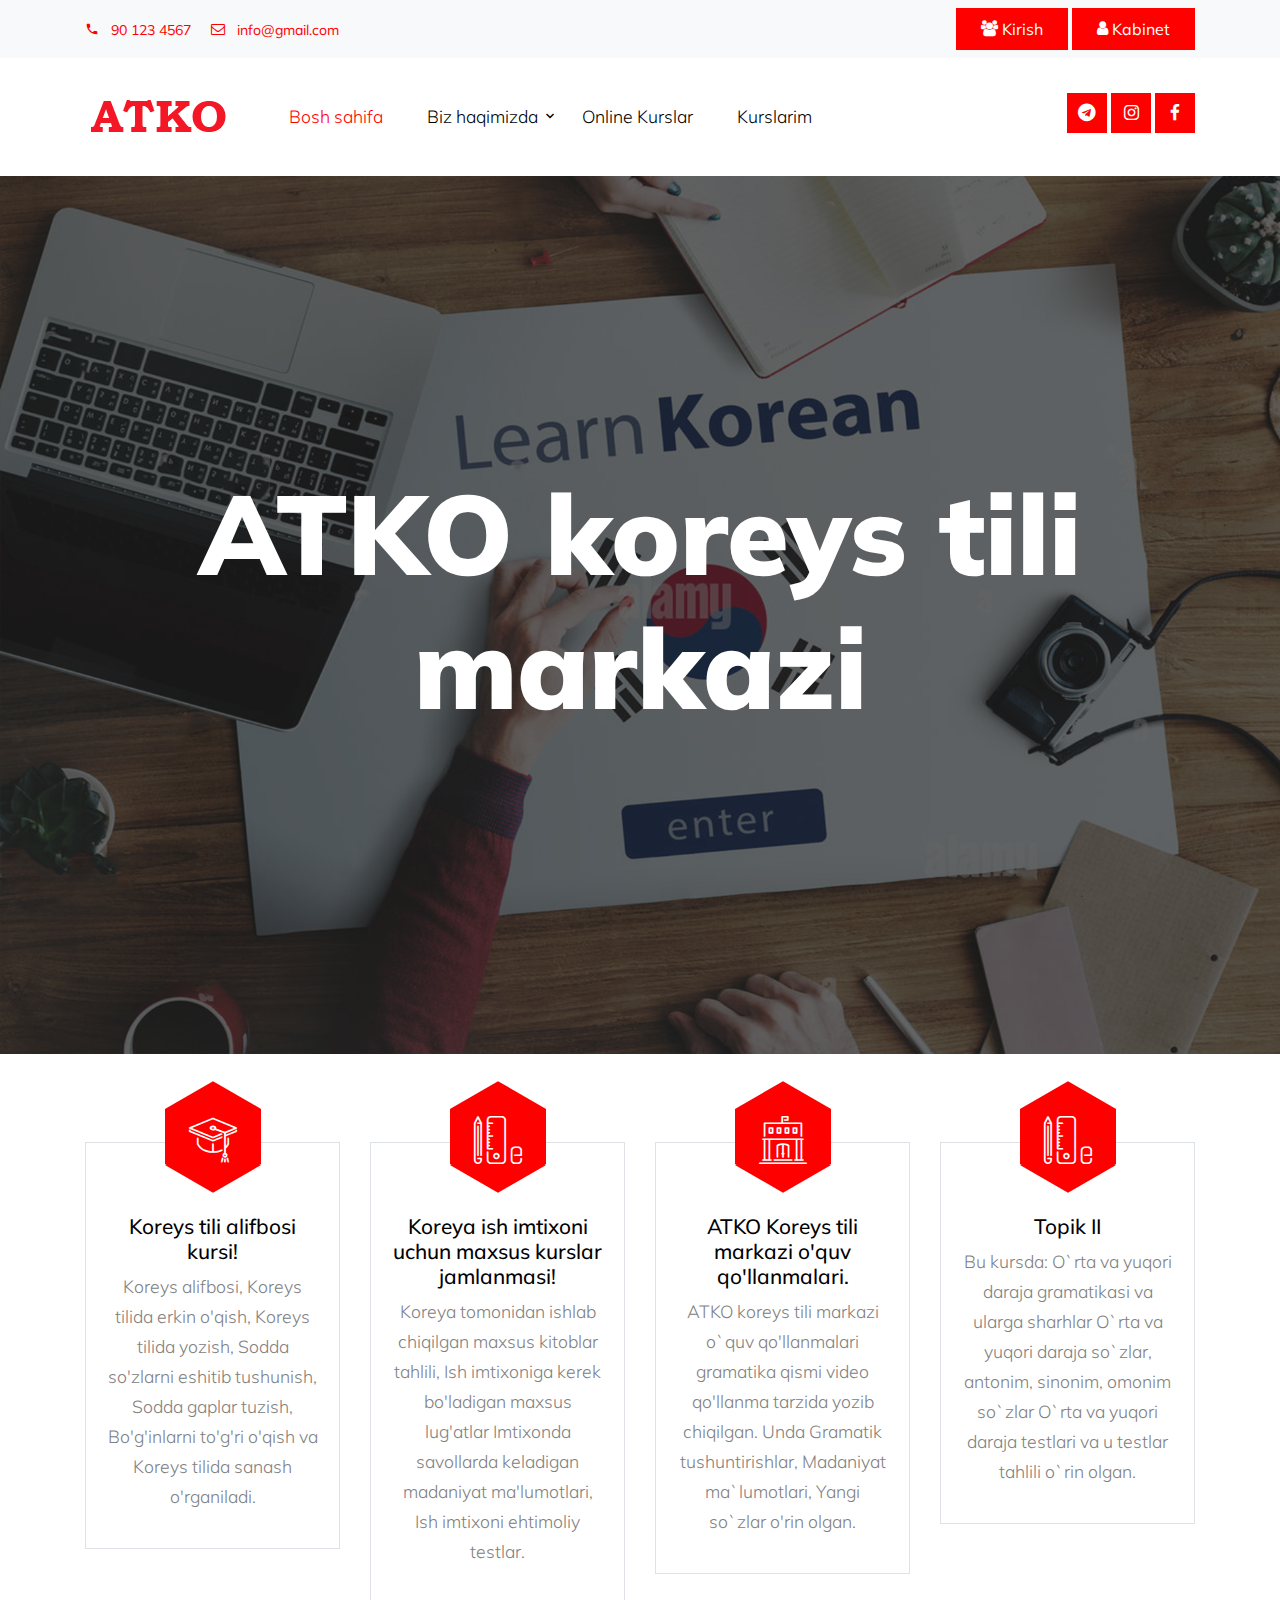
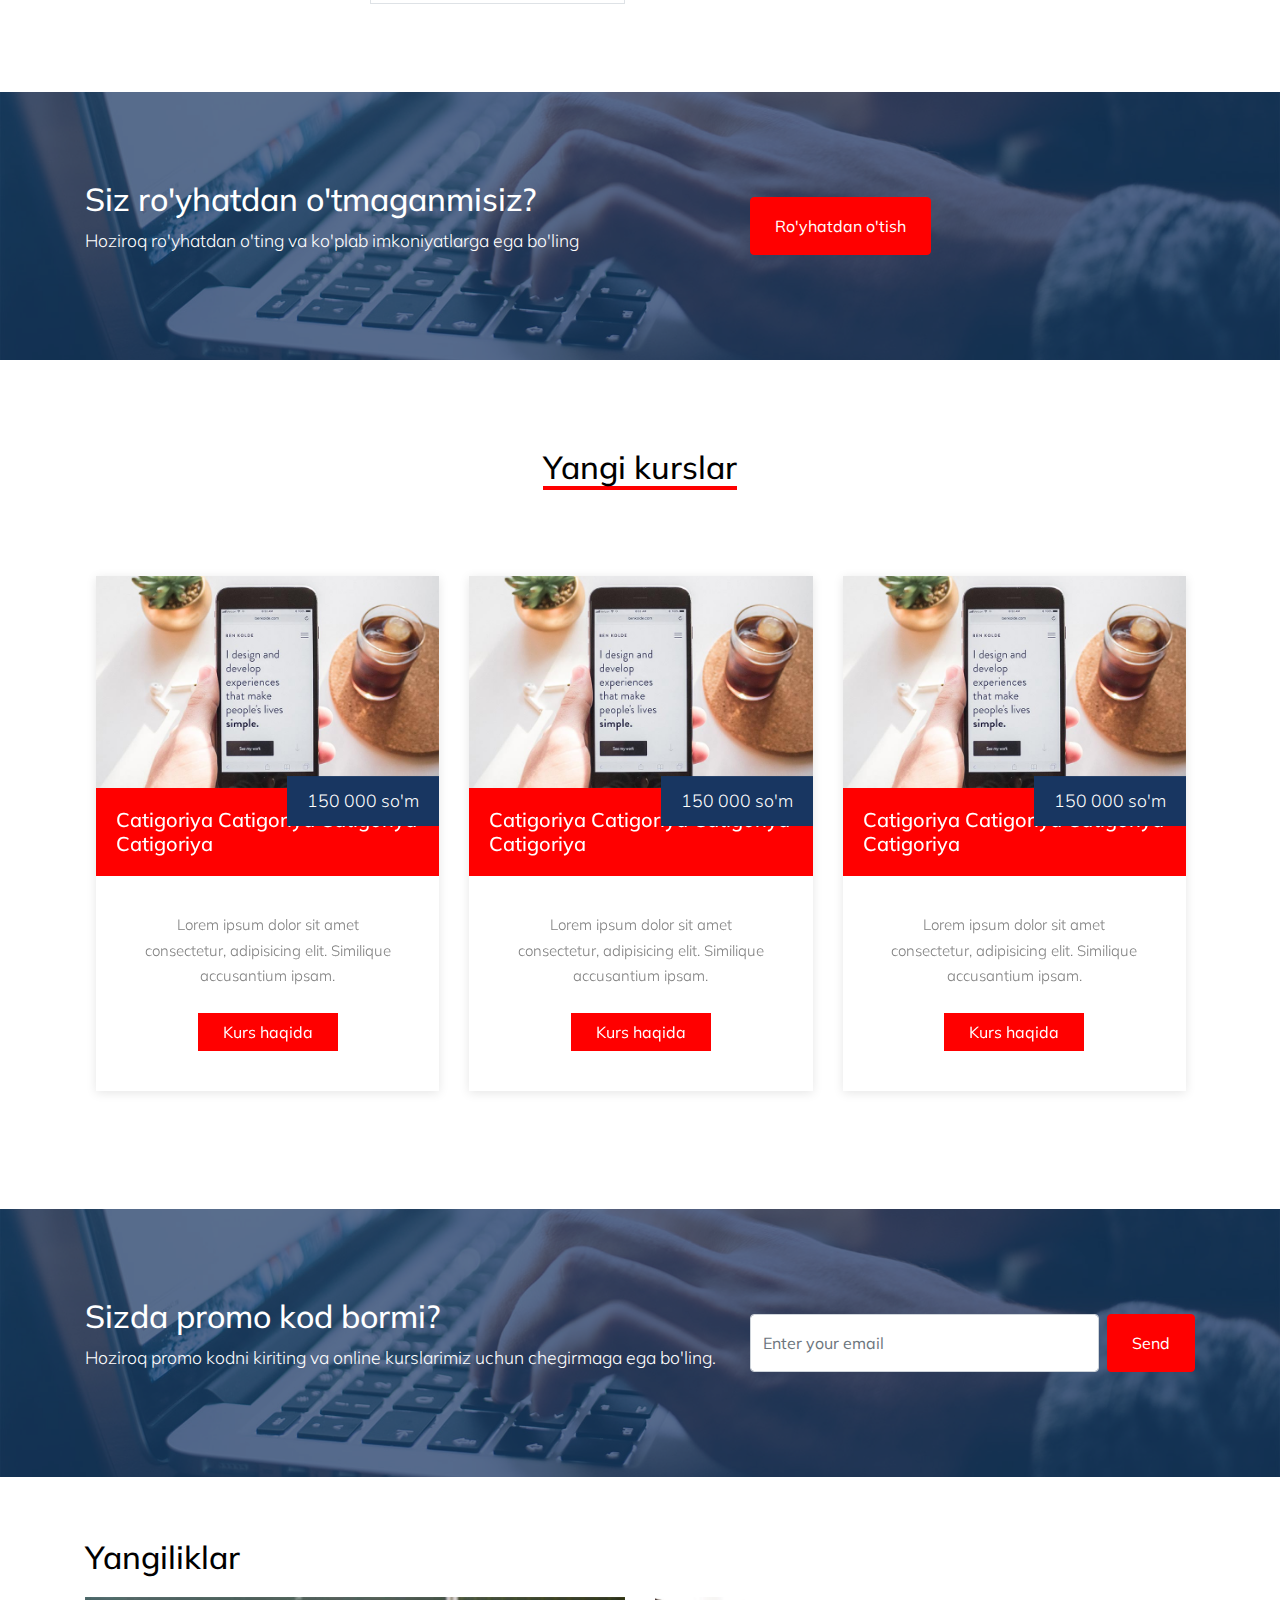
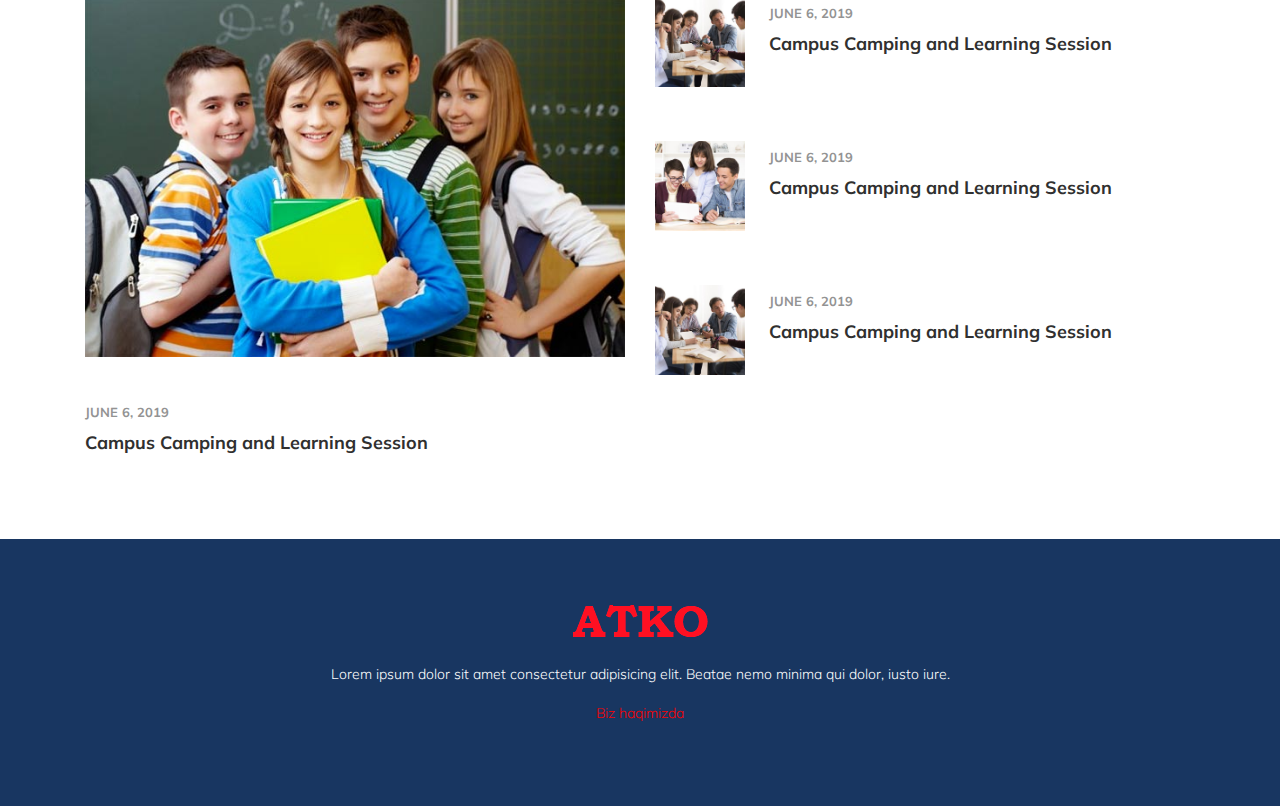
==== commit e12d38e8: "Save" ====
--- a/index.html
+++ b/index.html
@@ -21,7 +21,9 @@
 </head>
 
 <body data-spy="scroll" data-target=".site-navbar-target" data-offset="300">
+
   <div class="site-wrap">
+
     <div class="site-mobile-menu site-navbar-target">
       <div class="site-mobile-menu-header">
         <div class="site-mobile-menu-close mt-3">
@@ -31,7 +33,6 @@
       <div class="site-mobile-menu-body"></div>
     </div>
 
-
     <div class="py-2 bg-light">
       <div class="container">
         <div class="row align-items-center">
@@ -40,14 +41,14 @@
             <a href="#" class="small mr-3"><span class="icon-envelope-o mr-2"></span> info@gmail.com</a> 
           </div>
           <div class="col-lg-3 text-right">
-            <a href="register.html" class="small btn btn-primary px-4 py-2 rounded-0"><span class="icon-users"></span> Kirish</a>
-            <a href="register.html" class="small btn btn-primary px-4 py-2 rounded-0"><span class="icon-user"></span> Kabinet</a>
-          </div>
-        </div>
-      </div>
-    </div>
+            <a href="login.html" class="small btn btn-primary px-4 py-2 rounded-0"><span class="icon-users"></span> Kirish</a>
+            <a href="cabinet.html" class="small btn btn-primary px-4 py-2 rounded-0"><span class="icon-user"></span> Kabinet</a>
+          </div>
+        </div>
+      </div>
+    </div>
+
     <header class="site-navbar py-4 js-sticky-header site-navbar-target" role="banner">
-
       <div class="container">
         <div class="d-flex align-items-center">
           <div class="site-logo">
@@ -62,10 +63,9 @@
                   <a href="index.html" class="nav-link text-left">Bosh sahifa</a>
                 </li>
                 <li class="has-children">
-                  <a href="about.html" class="nav-link text-left">Biz haqimizda</a>
+                  <a href="#" class="nav-link text-left">Biz haqimizda</a>
                   <ul class="dropdown">
                     <li><a href="teachers.html">O'qituvchilar</a></li>
-                    <li><a href="about.html">Markaz haqida</a></li>
                     <li><a href="contact.html">Bog'lanish</a></li>
                   </ul>
                 </li>
@@ -73,11 +73,10 @@
                   <a href="courses.html" class="nav-link text-left">Online Kurslar</a>
                 </li>
                 <li>
-                  <a href="contact.html" class="nav-link text-left">Kurslarim</a>
+                  <a href="my_cours.html" class="nav-link text-left">Kurslarim</a>
                 </li>
               </ul>                                                                                                                                                                                                                                                                                          </ul>
             </nav>
-
           </div>
           <div class="ml-auto">
             <div class="social-wrap">
@@ -87,41 +86,21 @@
               <a href="#" class="d-inline-block d-lg-none site-menu-toggle js-menu-toggle text-black"><span class="icon-menu h3"></span></a>
             </div>
           </div>
-         
-        </div>
-      </div>
-
+        </div>
+      </div>
     </header>
-
     
     <div class="hero-slide owl-carousel site-blocks-cover">
       <div class="intro-section" style="background-image: url('images/hero_1.jpg');">
         <div class="container">
           <div class="row align-items-center">
             <div class="col-lg-12 mx-auto text-center" data-aos="fade-up">
-              <h1>Academics University</h1>
-              <h4 style="color:green" class="bg-white py-3">Siz ro'yhatdan o'tmagansizmi?<br>
-              <a href="register.html" class="small btn btn-primary px-4 py-2 mt-3 rounded-0"><span class="icon-users"></span> Ro'yhatdan o'tish</a>
-            </h4>
-            </div>
-          </div>
-        </div>
-      </div>
-
-      <div class="intro-section" style="background-image: url('images/hero_1.jpg');">
-        <div class="container">
-          <div class="row align-items-center">
-            <div class="col-lg-12 mx-auto text-center" data-aos="fade-up">
-              <h1>You Can Learn Anything</h1>
-            </div>
-          </div>
-        </div>
-      </div>
-
-    </div>
-    
-
-    <div></div>
+              <h1>ATKO koreys tili markazi</h1>
+            </div>
+          </div>
+        </div>
+      </div>
+    </div>
 
     <div class="site-section">
       <div class="container">
@@ -174,11 +153,22 @@
       </div>
     </div>
 
-
-    <div class="site-section m-0 p-0">
-      <div class="container">
-
-
+    <div class="site-section ftco-subscribe-1" style="background-image: url('images/bg_1.jpg')">
+      <div class="container">
+        <div class="row align-items-center">
+          <div class="col-lg-7">
+            <h2>Siz ro'yhatdan o'tmaganmisiz?</h2>
+            <p>Hoziroq ro'yhatdan o'ting va ko'plab imkoniyatlarga ega bo'ling</p>
+          </div>
+          <div class="col-lg-5">
+              <a href="" class="btn btn-primary rounded py-3 px-4">Ro'yhatdan o'tish</a>
+          </div>
+        </div>
+      </div>
+    </div> 
+
+    <div class="site-section">
+      <div class="container">
         <div class="row  justify-content-center text-center">
           <div class="col-lg-6 mb-5">
             <h2 class="section-title-underline">
@@ -208,6 +198,22 @@
       </div>
     </div>
 
+    <div class="site-section ftco-subscribe-1" style="background-image: url('images/bg_1.jpg')">
+      <div class="container">
+        <div class="row align-items-center">
+          <div class="col-lg-7">
+            <h2>Sizda promo kod bormi?</h2>
+            <p>Hoziroq promo kodni kiriting va online kurslarimiz uchun chegirmaga ega bo'ling.</p>
+          </div>
+          <div class="col-lg-5">
+            <form action="" class="d-flex">
+              <input type="text" class="rounded form-control mr-2 py-3" placeholder="Enter your email">
+              <button class="btn btn-primary rounded py-3 px-4" type="submit">Send</button>
+            </form>
+          </div>
+        </div>
+      </div>
+    </div> 
 
     <div class="news-updates">
       <div class="container">
@@ -260,9 +266,7 @@
         </div>
       </div>
     </div>
-
-
-
+    
     <div class="footer">
       <div class="container">
         <div class="row">
@@ -274,13 +278,8 @@
         </div>
       </div>
     </div>
-    
-
   </div>
-  <!-- .site-wrap -->
-
-
-  <!-- loader -->
+
   <div id="loader" class="show fullscreen"><svg class="circular" width="48px" height="48px"><circle class="path-bg" cx="24" cy="24" r="22" fill="none" stroke-width="4" stroke="#eeeeee"/><circle class="path" cx="24" cy="24" r="22" fill="none" stroke-width="4" stroke-miterlimit="10" stroke="#51be78"/></svg></div>
 
   <script src="js/jquery-3.3.1.min.js"></script>
@@ -297,12 +296,6 @@
   <script src="js/jquery.fancybox.min.js"></script>
   <script src="js/jquery.sticky.js"></script>
   <script src="js/jquery.mb.YTPlayer.min.js"></script>
-
-
-
-
   <script src="js/main.js"></script>
-
 </body>
-
 </html>